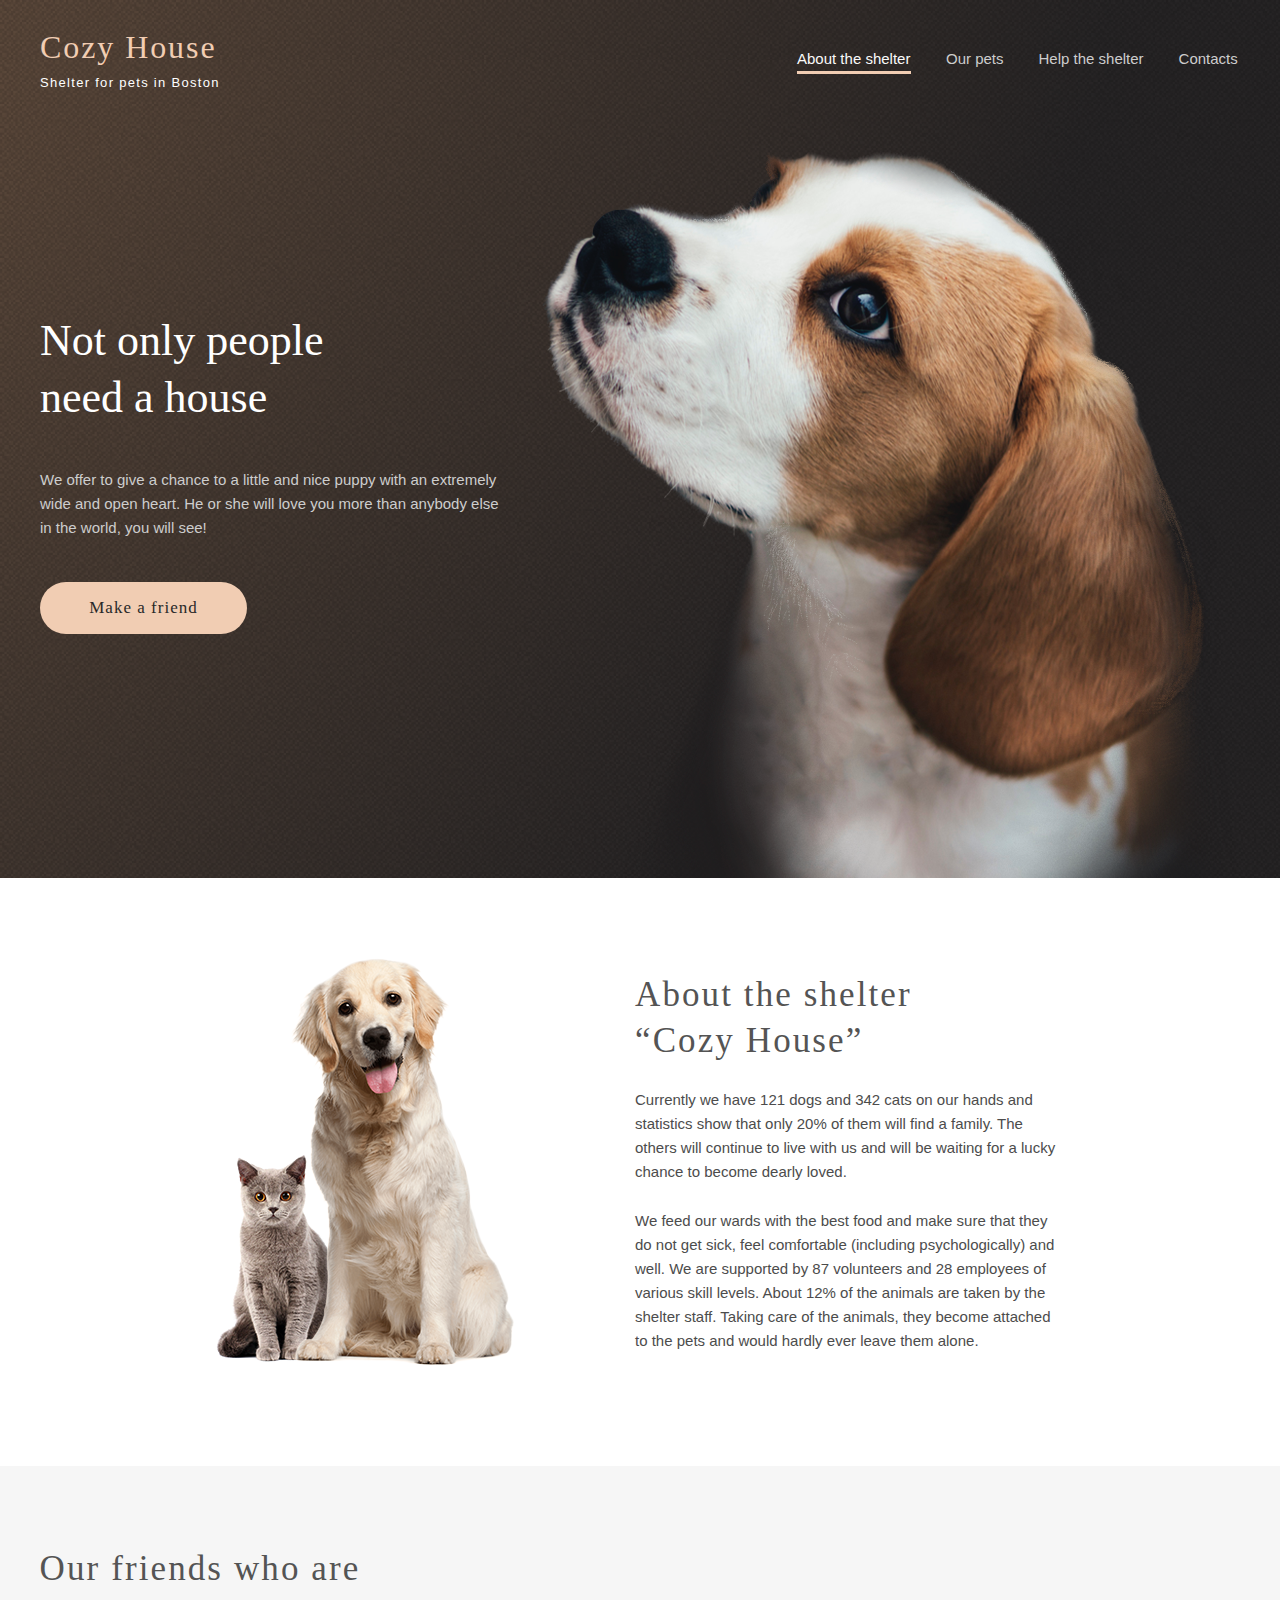
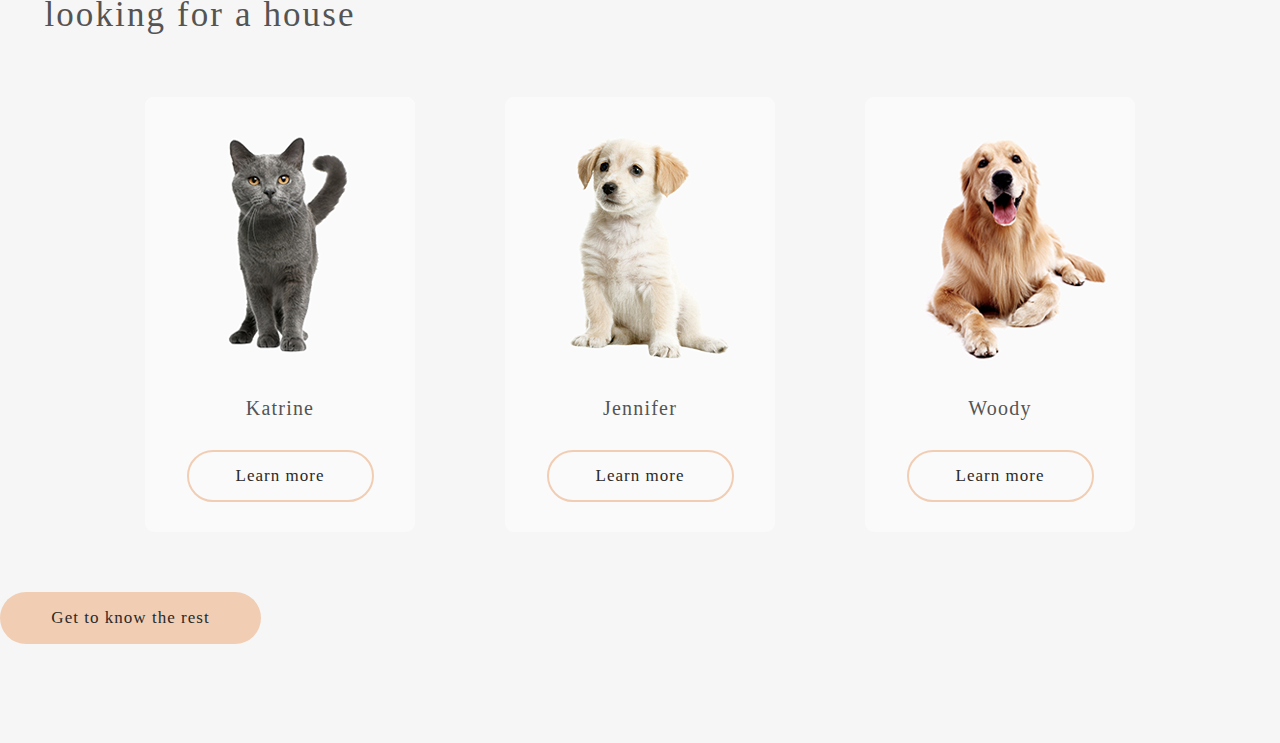
==== shelter/index.html @ b1737be7 "feat: add basic style pets section" ====
<!DOCTYPE html>
<html lang="en">
<head>
    <meta charset="UTF-8">
    <meta http-equiv="X-UA-Compatible" content="IE=edge">
    <meta name="viewport" content="width=device-width, initial-scale=1.0">
    <title>Shelter</title>
    <link rel="shortcut icon" href="images/favicon.png" type="image/x-icon">
    <link rel="stylesheet" href="style.css">
</head>
<body>
    <header class="header bg">
        <div class="wrapper">
            <div class="header-wrapper">
                <div class="logo-container">
                    <a href="" class="logo">
                        <h2 class="logo-title">Cozy House</h1>
                        <p class="logo-subtitle">Shelter for pets in Boston</p>
                    </a>
                </div>
                <nav class="nav-conatiner">
                    <ul class="nav-menu">
                        <li class="nav-title">About the shelter
                            <div class="nav-title-line"></div>
                        </li>
                        <li class="nav-item">Our pets
                            <div class="nav-item-line"></div>
                        </li>
                        <li class="nav-item">Help the shelter
                            <div class="nav-item-line"></div>
                        </li>
                        <li class="nav-item">Contacts
                            <div class="nav-item-line"></div>
                        </li>
                    </ul>
                </nav>
            </div>
        </div>
    </header>
    <main class="main">
        <section class="not-only bg">
            <div class="not-only-wrapper wrapper">
                <div class="not-only-container">
                    <h1 class="not-only-title">Not only people need a house</h1>
                    <p class="not-only-text">We offer to give a chance to a little and nice puppy with an extremely wide and open heart. He or she will love you more than anybody else in the world, you will see!</p>
                    <button class="not-only-button">Make a friend</button>
                </div>
                <div class="only-img-container">
                    <img src="images/start-screen-puppy.png" alt="">
                </div>
            </div>
        </section>
        <section class="about">
            <div class="about-wrapper wrapper">
                <div class="about-img-container">
                    <img src="images/about-pets.png" alt="">
                </div>
                <div class="about-text-container">
                    <h2 class="about-title">About the shelter “Cozy House”</h2>
                    <p class="about-text">Currently we have 121 dogs and 342 cats on our hands and statistics show that only 20% of them will find a family. The others will continue to live with us and will be waiting for a lucky chance to become dearly loved.</p>
                    <p class="about-text">We feed our wards with the best food and make sure that they do not get sick, feel comfortable (including psychologically) and well. We are supported by 87 volunteers and 28 employees of various skill levels. About 12% of the animals are taken by the shelter staff. Taking care of the animals, they become attached to the pets and would hardly ever leave them alone.</p>
                </div>
            </div>
        </section>
        <section class="pets">
            <div class="pets-wrapper wapper">
                <h2 class="pets-title">Our friends who
                    are looking for a house</h2>
                <div class="pets-card-container">
                    <div class="katrine-container card">
                        <img src="images/pets-katrine.png" alt="">
                        <h3 class="pets-name">Katrine</h3>
                        <button class="pets-btn">Learn more</button>
                    </div>
                    <div class="jennifer-container card">
                        <img src="images/pets-jennifer.png" alt="">
                        <h3 class="pets-name">Jennifer</h3>
                        <button class="pets-btn">Learn more</button>
                    </div>
                    <div class="woody-container card">
                        <img src="images/pets-woody.png" alt="">
                        <h3 class="pets-name">Woody</h3>
                        <button class="pets-btn">Learn more</button>
                    </div>
                </div>
                <button class="to-know-btn">Get to know the rest</button>
            </div>
        </section>
    </main>
</body>
</html>
---- shelter/style.css ----
*,
*::before,
*::after {
  box-sizing: border-box;
}

ul[class],
ol[class] {
  padding: 0;
}

body,
h1,
h2,
h3,
h4,
p,
ul[class],
ol[class],
li,
figure,
figcaption,
blockquote,
dl,
dd {
  margin: 0;
}

body {
  min-height: 100vh;
  scroll-behavior: smooth;
  text-rendering: optimizeSpeed;
  line-height: 1.5;
}

ul[class],
ol[class] {
  list-style: none;
}

a:not([class]) {
  text-decoration-skip-ink: auto;
}

a{
    text-decoration: none;
}

img {
  max-width: 100%;
  display: block;
}

article > * + * {
  margin-top: 1em;
}

input,
button,
textarea,
select {
  font: inherit;
}

.wrapper{
    max-width: 1200px;
    margin: 0 auto;
}

.header{
    padding-top: 30px;
    height: 60px;
}

.header-wrapper{
    display: flex;
    flex-wrap: wrap;
    align-items: center;
    justify-content: space-between;
}

.logo-container{
    align-items: center;
}

.logo-title{
    font-family: 'Georgia';
    font-style: normal;
    font-weight: 400;
    font-size: 32px;
    line-height: 110%;
    letter-spacing: 0.06em;
    color: #F1CDB3;
}

.logo-subtitle{
    font-family: 'Arial';
    font-style: normal;
    font-weight: 400;
    font-size: 13px;
    line-height: 15px;  
    letter-spacing: 0.1em;
    color: #FFFFFF;
    margin-top: 10px;
}

.nav-conatiner{
    width: 443px;
    height: 27px;
    left: 757px;
    top: 16px;
}

.nav-title{
    padding: 0px;
    font-family: 'Arial';
    font-style: normal;
    font-weight: 400;
    font-size: 15px;
    line-height: 160%;
    color: #FAFAFA;
}

.nav-title-line{
    width: 114px;
    height: 3px;
    background: #F1CDB3;
    
}

.nav-menu{
    display: flex;
    flex-wrap: wrap;
}

.nav-item{
    padding: 0px;
    gap: 10px;
    font-family: 'Arial';
    font-style: normal;
    font-weight: 400;
    font-size: 15px;
    line-height: 160%;
    color: #CDCDCD;
    margin-left: 35px;
}

.nav-item:hover{
    opacity: 1.2;
    transition: 0.3s;
    cursor: pointer;
    color: #FAFAFA;
}

.bg{
    background:url(images/start-screen.png) ;
    background-size: cover;
}

.not-only{
   height: 818px;
}

.not-only-wrapper{
    display: flex;
    justify-content: space-between;
    align-items: center;
}

.not-only-container{
    margin-bottom: 155px;
    justify-content: space-between;
}


.not-only-title{
    max-width: 310px;
    padding-top: 163px;
    padding-bottom: 42px;
    font-family: 'Georgia';
    font-style: normal;
    font-weight: 400;
    font-size: 44px;
    line-height: 130%;
    color: #FFFFFF;
}

.not-only-text{
    max-width: 460px;
    padding-bottom: 42px;
    font-family: 'Arial';
    font-style: normal;
    font-weight: 400;
    font-size: 15px;
    line-height: 160%;
    color: #CDCDCD;
}

.not-only-button{
    width: 207px;
    height: 52px;
    background: #F1CDB3;
    border-radius: 100px;
    border-style: none;
    font-family: 'Georgia';
    font-style: normal;
    font-weight: 400;
    font-size: 17px;
    line-height: 130%;
    letter-spacing: 0.06em;
    color: #292929;
}

.not-only-button:hover{
    cursor: pointer;
    transition: 0.6s;
    background: #FDDCC4;
}

.not-only-button::before{
    opacity: 1.2;
}

.only-img-container{
    display: flex;
    flex-direction: column;
    align-items: flex-end;
    margin-top: 90px;
}

.about{
    height: 588px;
}

.about-wrapper{
    display: flex;
    justify-content: center;
}

.about-img-container{
    margin-top: 80px;
    margin-right: 120px;
}

.about-text-container{
    display: flex;
    flex-direction: column;
    margin-top: 94px;
}

.about-title{
    max-width: 370px;
    margin-bottom: 25px;
    font-family: 'Georgia';
    font-style: normal;
    font-weight: 400;
    font-size: 35px;
    line-height: 130%;
    align-items: center;
    letter-spacing: 0.06em;
    color: #545454;
}

.about-text{
    max-width: 430px;
    padding-bottom: 25px;
    font-family: 'Arial';
    font-style: normal;
    font-weight: 400;
    font-size: 15px;
    line-height: 160%;
    color: #4C4C4C;
}

.about-text:last-child{
    padding-bottom: 0px;
}

.pets{
    height: 877px;
    background-color: #F6F6F6;
}

.pets-title{
    max-width: 400px;
    text-align: center;
    padding-top: 80px;
    font-family: 'Georgia';
    font-style: normal;
    font-weight: 400;
    font-size: 35px;
    line-height: 130%;
    letter-spacing: 0.06em;
    color: #545454;
}

.pets-card-container{
    display: flex;
    flex-direction: row;
    justify-content: center;
    height: 435px;
    margin-top: 60px;
}

.card{
    width: 270px;
    height: 435px;
    background-color: #FAFAFA;
    border-radius: 9px;
    margin-right: 90px;
}

.card:last-child{
    margin-right: 0;
}

.pets-name{
    font-family: 'Georgia';
    font-style: normal;
    font-weight: 400;
    font-size: 20px;
    line-height: 23px;
    letter-spacing: 0.06em;
    color: #545454;
    padding-top: 30px;
    text-align: center;
}

.pets-btn{
    width: 187px;
    height: 52px;
    border: 2px solid #F1CDB3;
    border-radius: 100px;
    margin-top: 30px;
    margin-left: 41.5px;
    font-family: 'Georgia';
    font-style: normal;
    font-weight: 400;
    font-size: 17px;
    line-height: 130%;
    letter-spacing: 0.06em;
    color: #292929;
    background-color: #FAFAFA;
}

.pets-btn:hover{
    background: #FDDCC4;
    border-color:#FDDCC4;
    cursor: pointer;
    transition: 0.6s;
}

.to-know-btn{
    width: 261px;
    height: 52px;
    margin-top: 60px;
    background: #F1CDB3;
    border-radius: 100px;
    border-style: none;
    border-color:#F1CDB3 ;
    font-family: 'Georgia';
    font-style: normal;
    font-weight: 400;
    font-size: 17px;
    text-align: center;
    line-height: 130%;
    letter-spacing: 0.06em;
    color: #292929;
}

.to-know-btn:hover{
    cursor: pointer;
    transition: 0.6s;
    background: #FDDCC4;
}
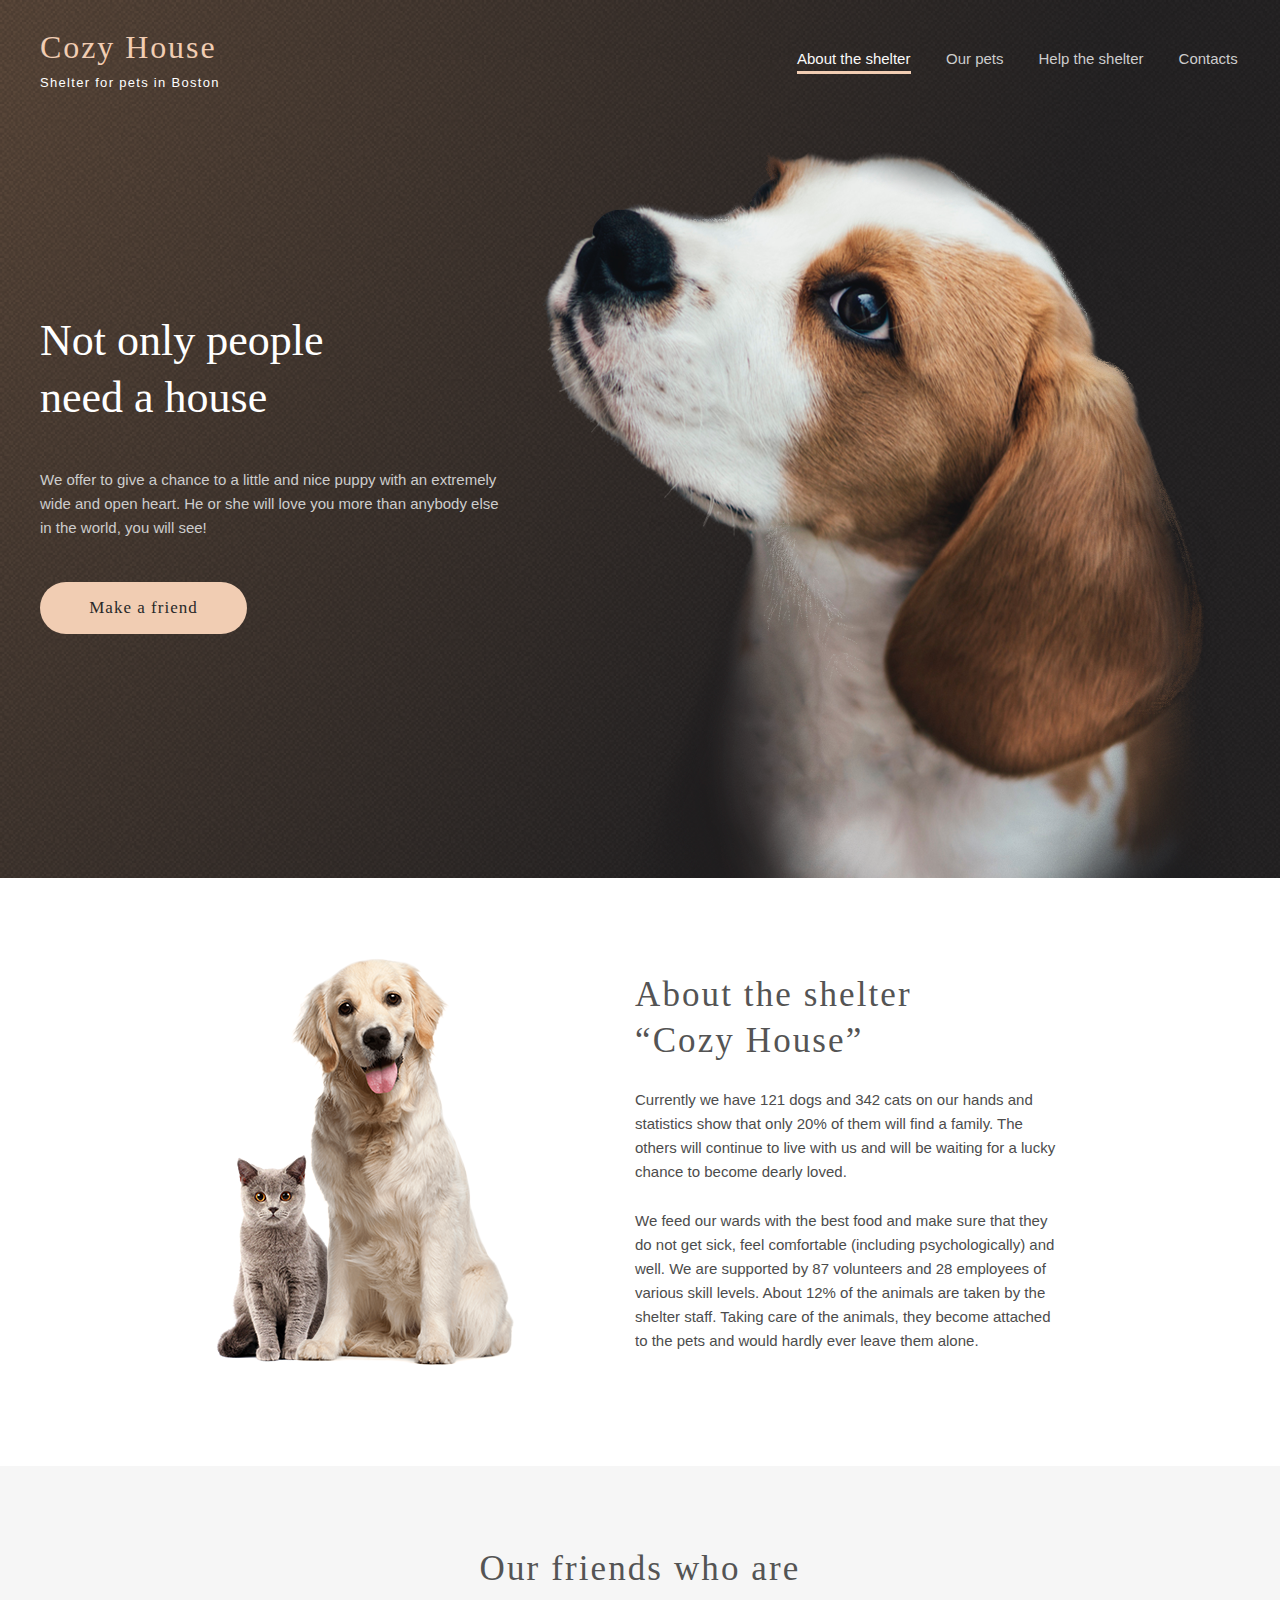
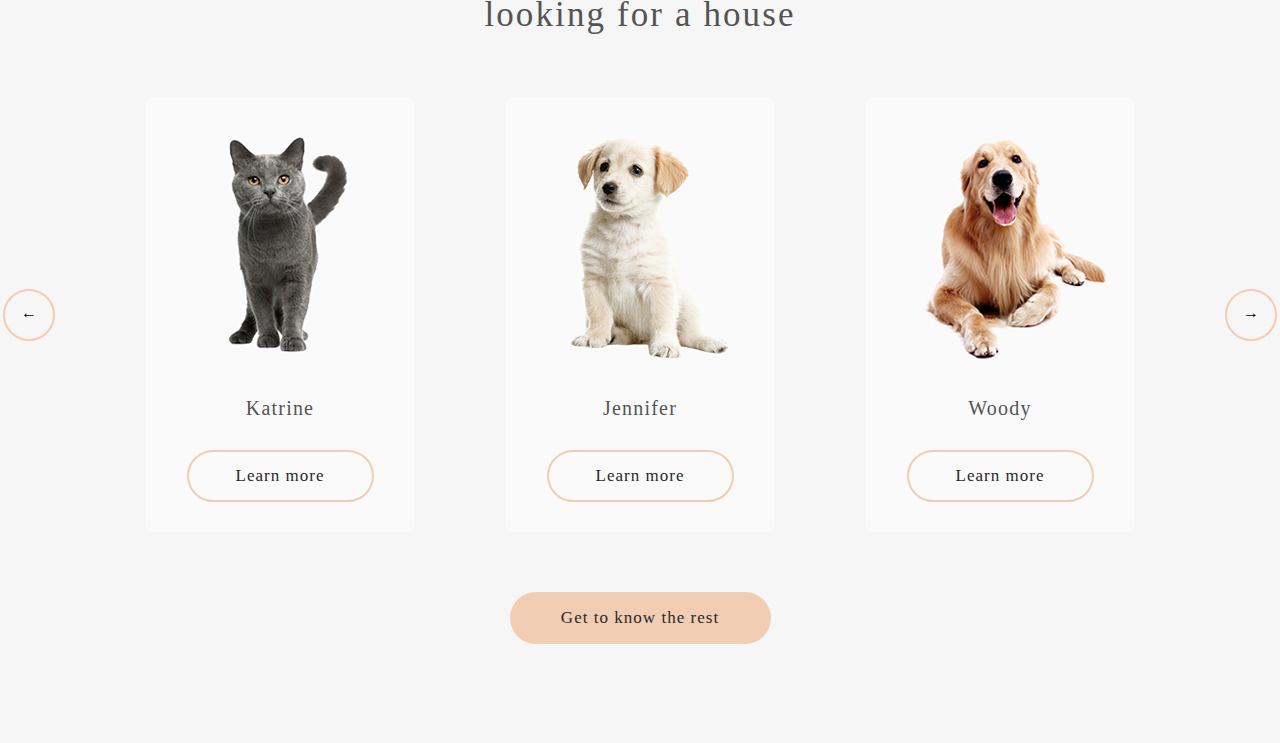
==== commit 51a8173d: "feat: stylized pets section" ====
--- a/shelter/index.html
+++ b/shelter/index.html
@@ -64,9 +64,14 @@
         </section>
         <section class="pets">
             <div class="pets-wrapper wapper">
-                <h2 class="pets-title">Our friends who
-                    are looking for a house</h2>
+                <div class="pets-title-container">
+                    <h2 class="pets-title">Our friends who
+                        are looking for a house</h2>
+                </div>
                 <div class="pets-card-container">
+                    <div class="left-arrow circle">
+                        <span class="arrow">←</span>
+                    </div>
                     <div class="katrine-container card">
                         <img src="images/pets-katrine.png" alt="">
                         <h3 class="pets-name">Katrine</h3>
@@ -82,8 +87,13 @@
                         <h3 class="pets-name">Woody</h3>
                         <button class="pets-btn">Learn more</button>
                     </div>
+                    <div class="right-arrow circle">
+                        <span class="arrow">→</span> 
+                    </div>
                 </div>
-                <button class="to-know-btn">Get to know the rest</button>
+                <div class="know-btn-container">
+                    <button class="to-know-btn">Get to know the rest</button>
+                </div>
             </div>
         </section>
     </main>
--- a/shelter/style.css
+++ b/shelter/style.css
@@ -281,6 +281,11 @@
     background-color: #F6F6F6;
 }
 
+.pets-title-container{
+    display: flex;
+    justify-content: center;
+}
+
 .pets-title{
     max-width: 400px;
     text-align: center;
@@ -300,6 +305,31 @@
     justify-content: center;
     height: 435px;
     margin-top: 60px;
+}
+
+.circle{
+    width: 52px;
+    height: 52px;
+    border: 2px solid #F1CDB3;
+    border-radius: 100px;
+    margin-top: 192px;
+}
+
+.circle:hover{
+    cursor: pointer;
+    transition: 0.6s;
+    background: #FDDCC4;
+    border-color: #FDDCC4;
+}
+
+.arrow{
+    display: flex;
+    justify-content: center;
+    margin-top: 10px;
+}
+
+.left-arrow{
+    margin-right: 90px;
 }
 
 .card{
@@ -348,6 +378,11 @@
     border-color:#FDDCC4;
     cursor: pointer;
     transition: 0.6s;
+}
+
+.know-btn-container{
+    display: flex;
+    justify-content: center;
 }
 
 .to-know-btn{
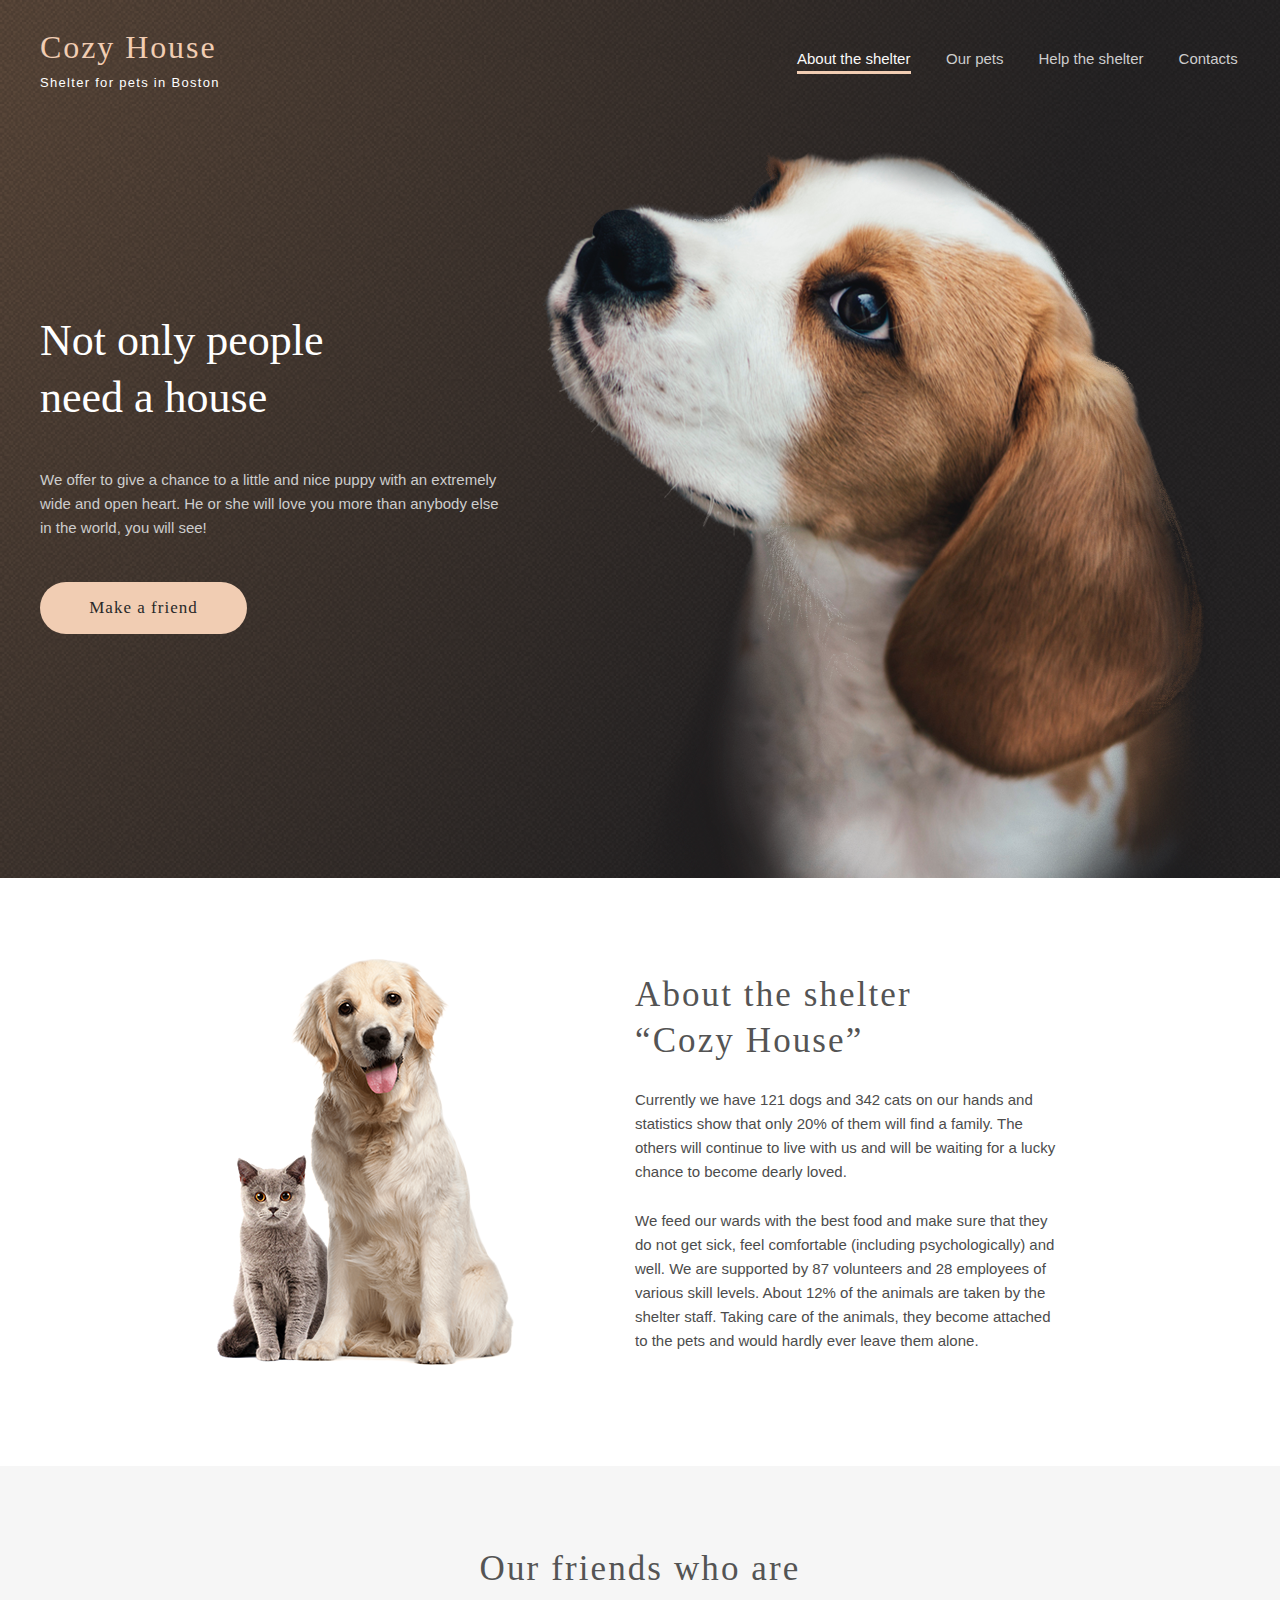
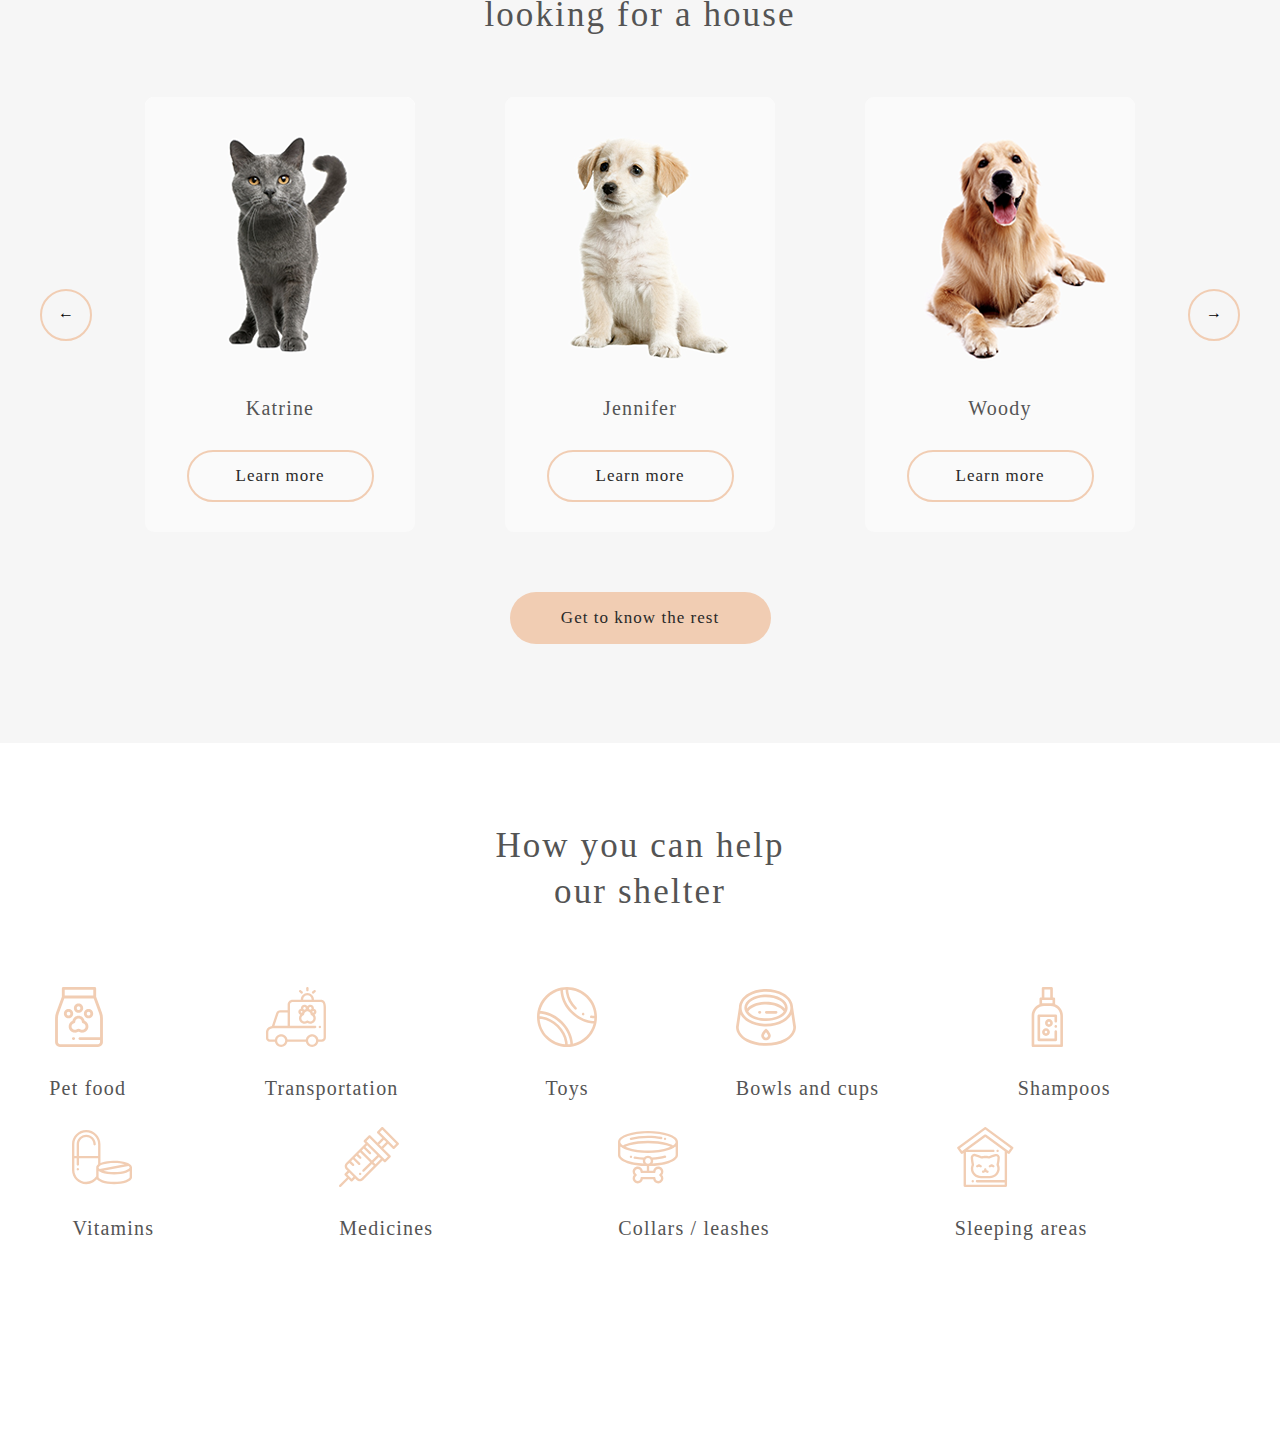
==== commit a615aee8: "feat: add basic style help section" ====
--- a/shelter/index.html
+++ b/shelter/index.html
@@ -63,7 +63,7 @@
             </div>
         </section>
         <section class="pets">
-            <div class="pets-wrapper wapper">
+            <div class="pets-wrapper wrapper">
                 <div class="pets-title-container">
                     <h2 class="pets-title">Our friends who
                         are looking for a house</h2>
@@ -96,6 +96,52 @@
                 </div>
             </div>
         </section>
+        <section class="help">
+            <div class="help-wrapper wrapper">
+                <div class="help-title-container">
+                    <h2 class="help-title">How you can help
+                        our shelter</h2>
+                </div>
+                <div class="help-img-container">
+                    <div class="pet-food picture">
+                        <img src="images/pet-food.svg" alt="">
+                        <p>Pet food</p>
+                    </div>
+                    <div class="transportation picture">
+                        <img src="images/transportation.svg" alt="">
+                        <p>Transportation</p>
+                    </div>
+                    <div class="toys picture">
+                        <img src="images/toys.svg" alt="">
+                        <p>Toys</p>
+                    </div>
+                    <div class="bowls picture">
+                        <img src="images/bowls-and-cups.svg" alt="">
+                        <p>Bowls and cups</p>
+                    </div>
+                    <div class="shampoos picture">
+                        <img src="images/shampoos.svg" alt="">
+                        <p>Shampoos</p>
+                    </div>
+                    <div class="vitamins picture">
+                        <img src="images/vitamins.svg" alt="">
+                        <p>Vitamins</p>
+                    </div>
+                    <div class="medicines picture">
+                        <img src="images/medicines.svg" alt="">
+                        <p>Medicines</p>
+                    </div>
+                    <div class="collars picture">
+                        <img src="images/collars.svg" alt="">
+                        <p>Collars / leashes</p>
+                    </div>
+                    <div class="sleeping picture">
+                        <img src="images/sleeping-area.svg" alt="">
+                        <p>Sleeping areas</p>
+                    </div>
+                </div>
+            </div>
+        </section>
     </main>
 </body>
 </html>--- a/shelter/style.css
+++ b/shelter/style.css
@@ -329,7 +329,11 @@
 }
 
 .left-arrow{
-    margin-right: 90px;
+    margin-right: 53px;
+}
+
+.right-arrow{
+    margin-left: 53px;
 }
 
 .card{
@@ -340,7 +344,7 @@
     margin-right: 90px;
 }
 
-.card:last-child{
+.woody-container{
     margin-right: 0;
 }
 
@@ -407,4 +411,56 @@
     cursor: pointer;
     transition: 0.6s;
     background: #FDDCC4;
+}
+
+.help{
+    height: 611px;
+    background: #FFFFFF;
+}
+
+.help-title-container{
+    display: flex;
+    justify-content: center;
+    margin-top: 80px;
+}
+
+.help-title{
+    max-width: 308px;
+    height: 90px;
+    font-family: 'Georgia';
+    font-style: normal;
+    font-weight: 400;
+    font-size: 35px;
+    line-height: 130%;
+    text-align: center;
+    letter-spacing: 0.06em;
+    color: #545454;
+}
+
+.help-img-container{
+    height: 281px;
+    display: flex;
+    flex-direction: row;
+    justify-content: space-around;
+    flex-wrap: wrap;
+    align-items: flex-start;
+    align-content: space-around;
+    margin-top: 60px;
+    /* margin-left: 87px; */
+}
+
+.picture{
+    margin-right: 120px;
+}
+
+.help-img-container p{
+    margin-top: 30px;
+    font-family: 'Georgia';
+    font-style: normal;
+    font-weight: 400;
+    font-size: 20px;
+    line-height: 115%;
+    letter-spacing: 0.06em;
+    color: #545454;
+    text-align: center;
 }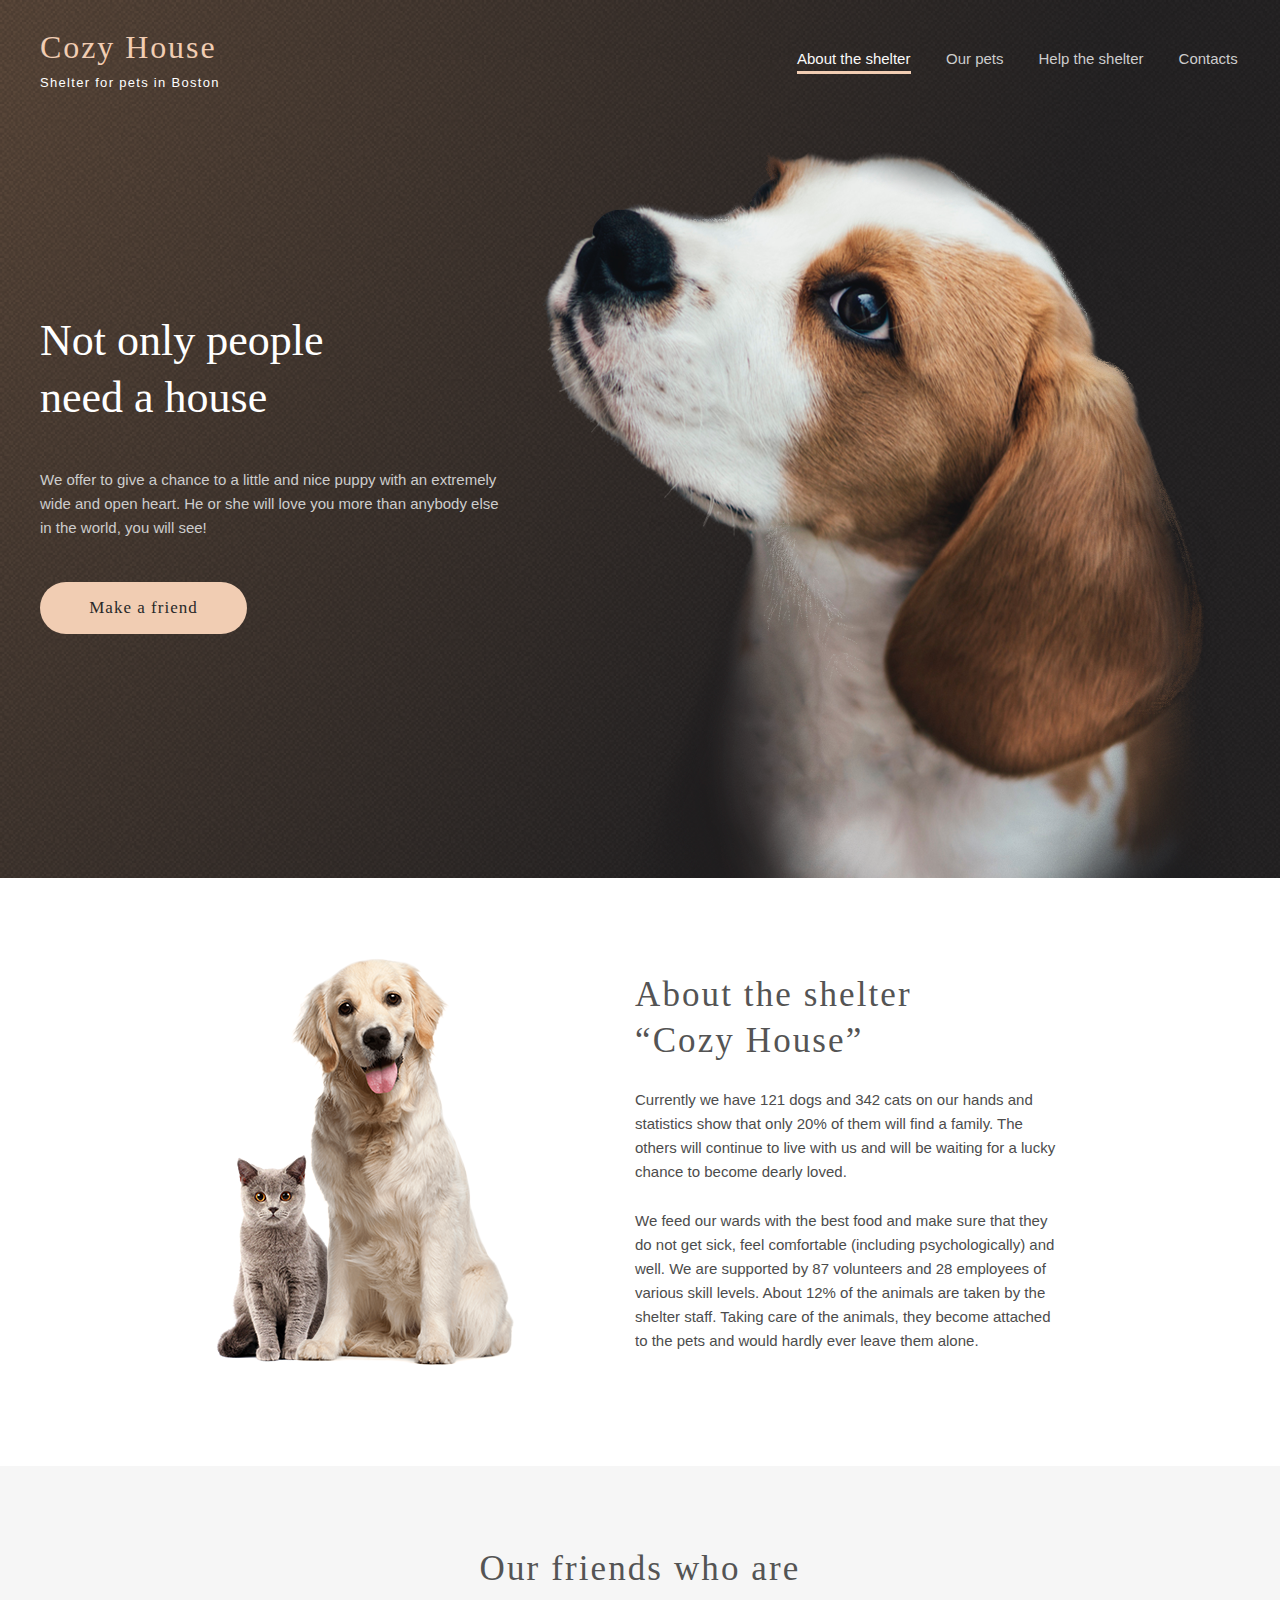
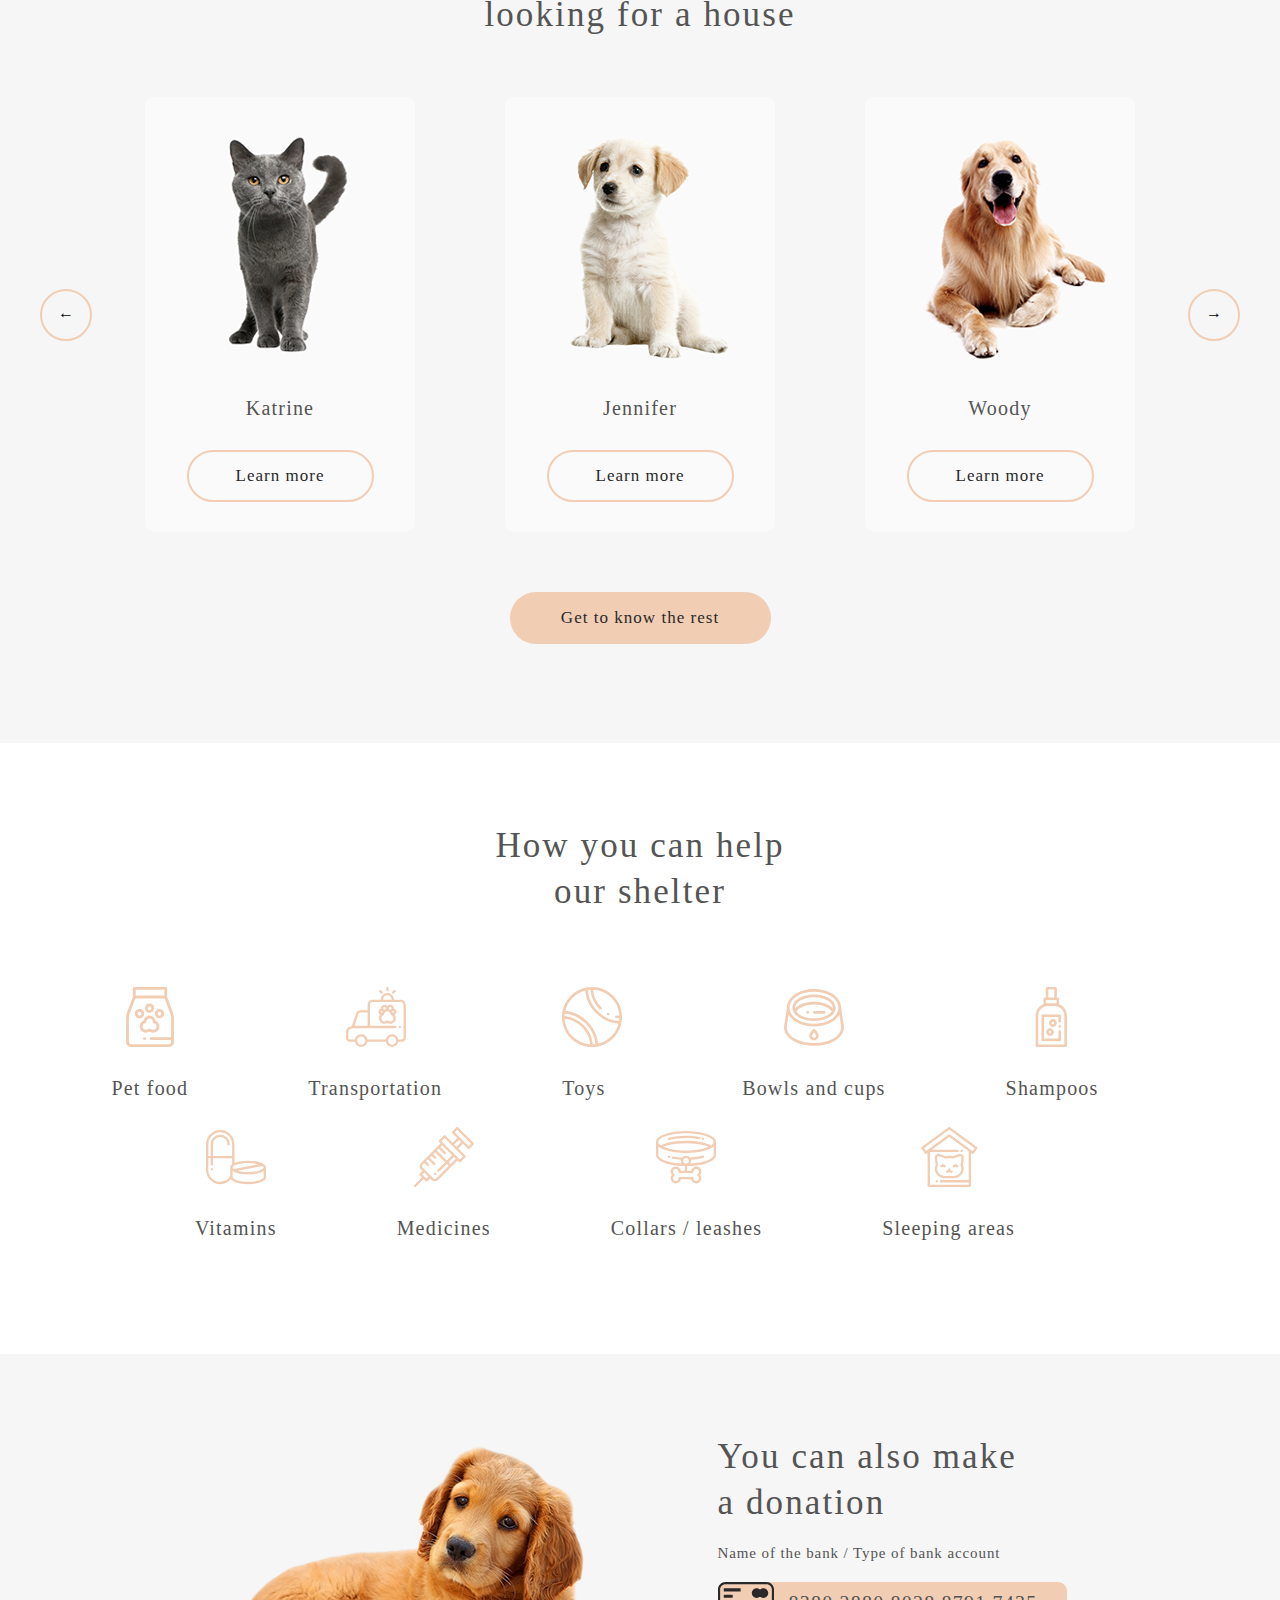
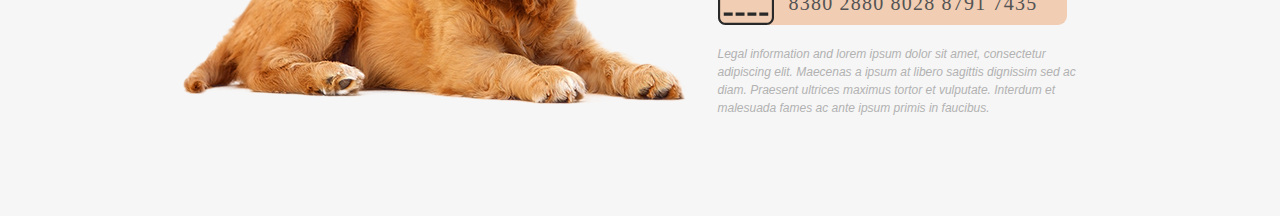
==== commit 06121362: "feat: add and stylized donation section" ====
--- a/shelter/index.html
+++ b/shelter/index.html
@@ -142,6 +142,22 @@
                 </div>
             </div>
         </section>
+        <section class="donation">
+            <div class="donation-wrapper wrapper">
+                <div class="donation-img">
+                    <img src="images/donation-dog.png" alt="">
+                </div>
+                <div class="donation-text-container">
+                    <h2 class="donation-title">You can also make a donation</h2>
+                    <p class="donation-subtitle">Name of the bank / Type of bank account</p>
+                    <div class="credit-card">
+                        <img src="images/credit-card.svg" alt="">
+                        <p>8380 2880 8028 8791 7435</p>
+                    </div>
+                    <p class="remark">Legal information and lorem ipsum dolor sit amet, consectetur adipiscing elit. Maecenas a ipsum at libero sagittis dignissim sed ac diam. Praesent ultrices maximus tortor et vulputate. Interdum et malesuada fames ac ante ipsum primis in faucibus.</p>
+                </div>
+            </div>
+        </section>
     </main>
 </body>
 </html>--- a/shelter/style.css
+++ b/shelter/style.css
@@ -421,10 +421,10 @@
 .help-title-container{
     display: flex;
     justify-content: center;
+}
+
+.help-title{
     margin-top: 80px;
-}
-
-.help-title{
     max-width: 308px;
     height: 90px;
     font-family: 'Georgia';
@@ -441,12 +441,12 @@
     height: 281px;
     display: flex;
     flex-direction: row;
-    justify-content: space-around;
+    justify-content: center;
     flex-wrap: wrap;
-    align-items: flex-start;
+    align-items: center;
     align-content: space-around;
     margin-top: 60px;
-    /* margin-left: 87px; */
+    margin-left: 50px;
 }
 
 .picture{
@@ -462,5 +462,85 @@
     line-height: 115%;
     letter-spacing: 0.06em;
     color: #545454;
+}
+
+.help-img-container img{
+   margin: 0 auto;
+}
+
+.donation{
+    height: 462px;
+    background-color: #F6F6F6;
+}
+
+.donation-wrapper{
+    display: flex;
+    width: 915px;
+}
+
+.donation-img{
+    margin-top: 91px;
+}
+
+.donation-text-container{
+    margin-top: 80px;
+    margin-left: 30px;
+}
+
+.donation-title{
+    max-width: 300px;
+    font-family: 'Georgia';
+    font-style: normal;
+    font-weight: 400;
+    font-size: 35px;
+    line-height: 130%;
+    align-items: center;
+    letter-spacing: 0.06em;
+    color: #545454;
+}
+
+.donation-subtitle{
+    margin-top: 20px;
+    font-family: 'Georgia';
+    font-style: normal;
+    font-weight: 400;
+    font-size: 15px;
+    line-height: 110%;
+    align-items: center;
+    letter-spacing: 0.06em;
+    color: #545454;
+}
+
+.credit-card{
+    display: flex;
+    margin-top: 20px;
+    width: 349px;
+    height: 43px;
+    background: #F1CDB3;
+    border-radius: 9px;
+}
+
+.credit-card p{
+    margin-left: 15px;
+    margin-top: 10px;
+    font-family: 'Georgia';
+    font-style: normal;
+    font-weight: 400;
+    font-size: 20px;
+    line-height: 115%;
+    letter-spacing: 0.06em;
+    color: #545454;
     text-align: center;
+}
+
+.remark{
+    max-width: 380px;
+    margin-top: 20px;
+    font-family: 'Arial';
+    font-style: italic;
+    font-weight: 400;
+    font-size: 12px;
+    line-height: 18px;
+    align-items: center;
+    color: #B2B2B2;
 }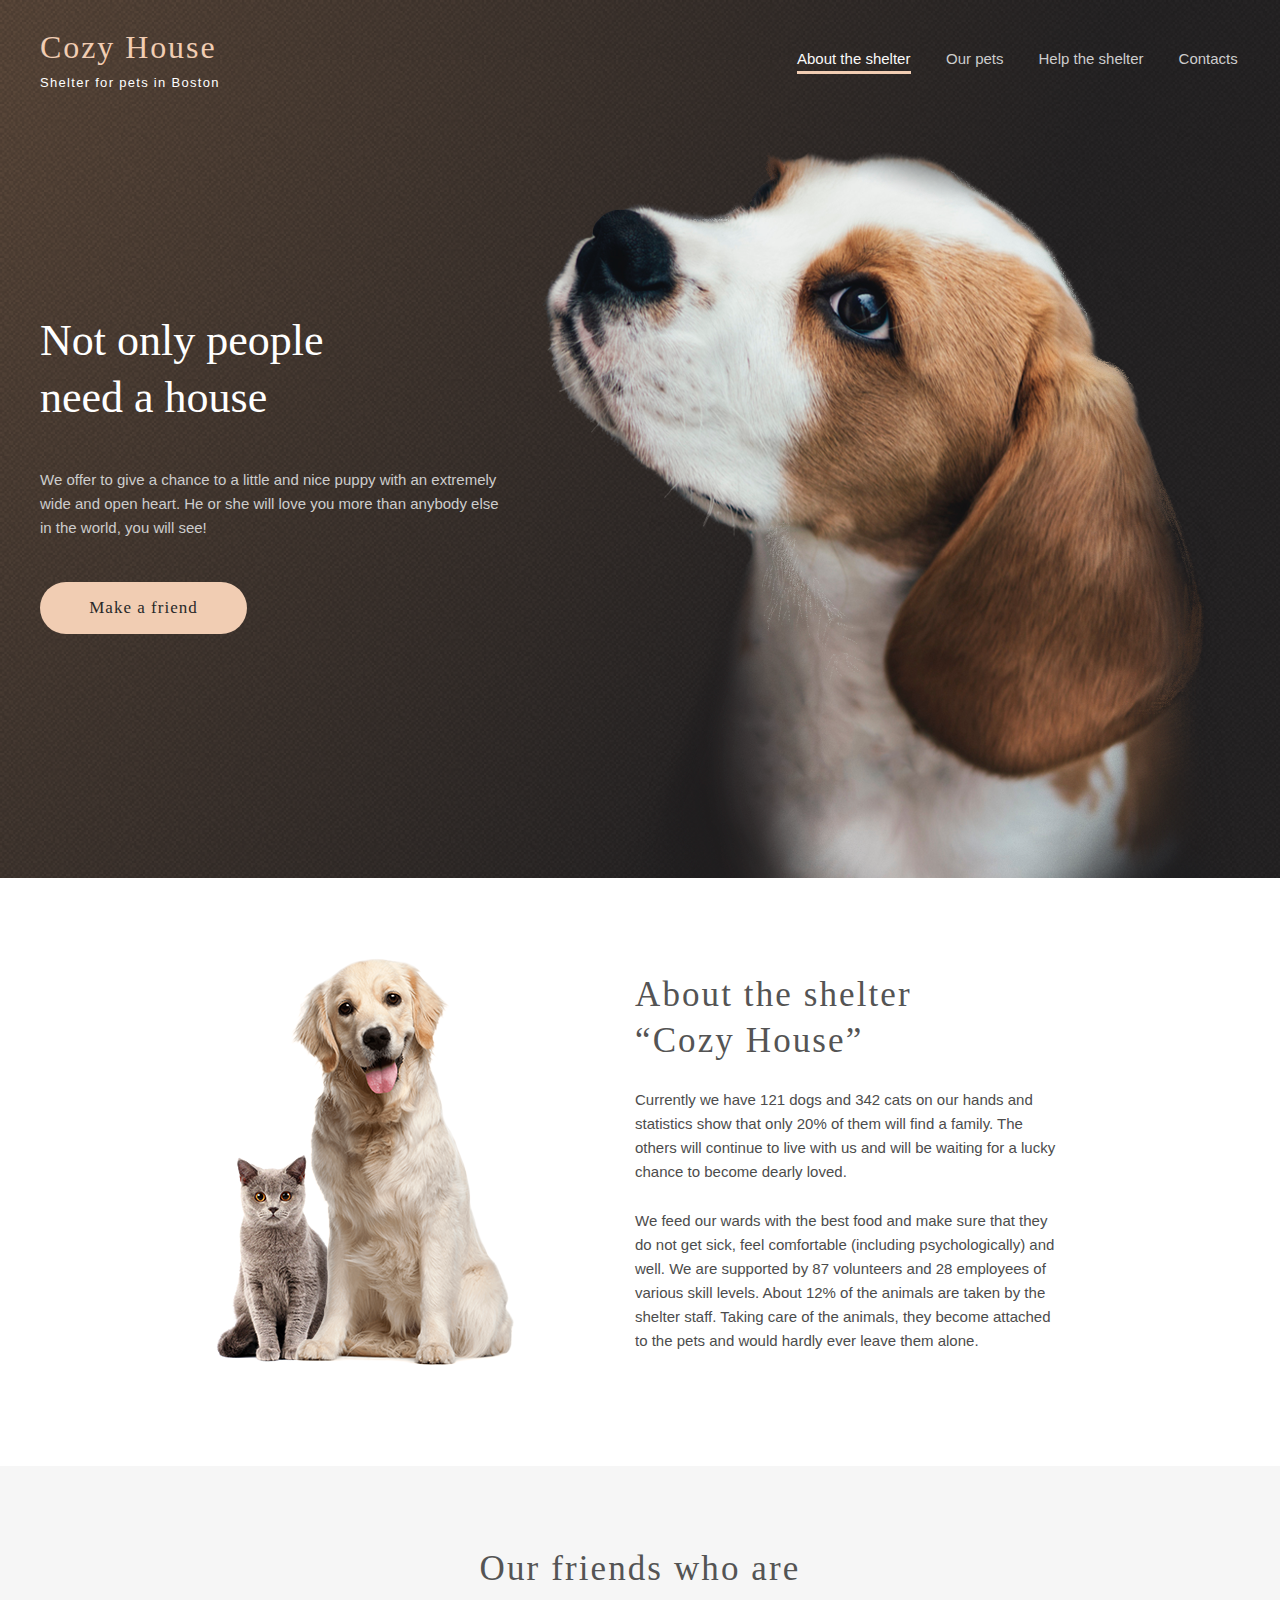
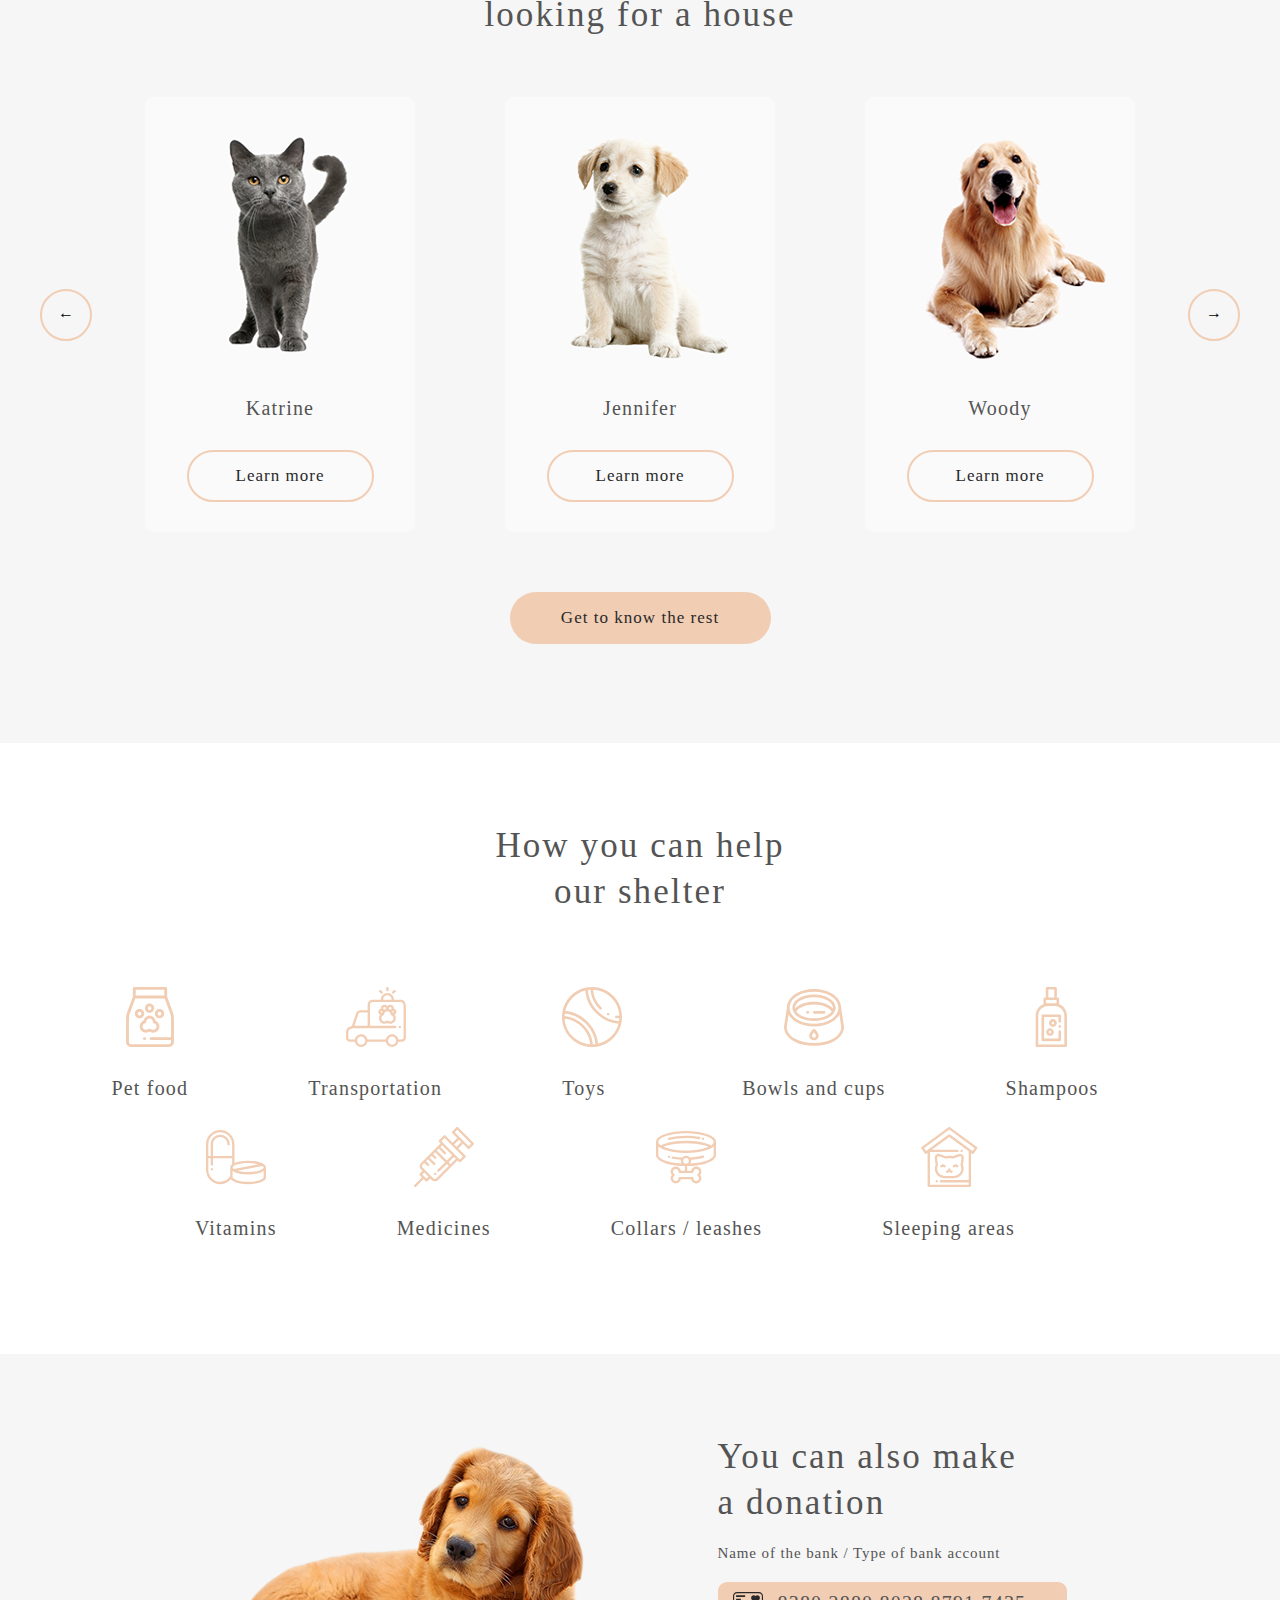
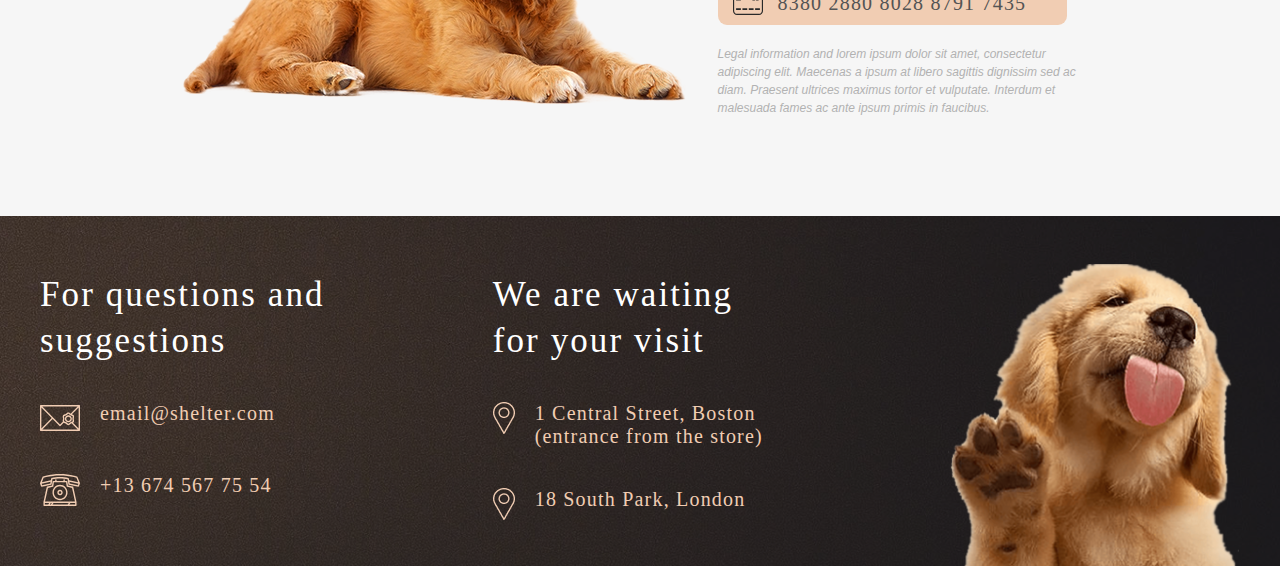
==== commit df663095: "feat: added links for nav" ====
--- a/shelter/index.html
+++ b/shelter/index.html
@@ -23,15 +23,9 @@
                         <li class="nav-title">About the shelter
                             <div class="nav-title-line"></div>
                         </li>
-                        <li class="nav-item">Our pets
-                            <div class="nav-item-line"></div>
-                        </li>
-                        <li class="nav-item">Help the shelter
-                            <div class="nav-item-line"></div>
-                        </li>
-                        <li class="nav-item">Contacts
-                            <div class="nav-item-line"></div>
-                        </li>
+                        <li class="nav-item">Our pets</li>
+                        <li class="nav-item"><a href="#help">Help the shelter</a></li>
+                        <li class="nav-item"><a href="#footer">Contacts</a></li>
                     </ul>
                 </nav>
             </div>
@@ -43,7 +37,7 @@
                 <div class="not-only-container">
                     <h1 class="not-only-title">Not only people need a house</h1>
                     <p class="not-only-text">We offer to give a chance to a little and nice puppy with an extremely wide and open heart. He or she will love you more than anybody else in the world, you will see!</p>
-                    <button class="not-only-button">Make a friend</button>
+                    <button class="not-only-button"><a href="#our-friends">Make a friend</a></button>
                 </div>
                 <div class="only-img-container">
                     <img src="images/start-screen-puppy.png" alt="">
@@ -62,7 +56,7 @@
                 </div>
             </div>
         </section>
-        <section class="pets">
+        <section class="pets" id="our-friends">
             <div class="pets-wrapper wrapper">
                 <div class="pets-title-container">
                     <h2 class="pets-title">Our friends who
@@ -96,7 +90,7 @@
                 </div>
             </div>
         </section>
-        <section class="help">
+        <section class="help" id="help">
             <div class="help-wrapper wrapper">
                 <div class="help-title-container">
                     <h2 class="help-title">How you can help
@@ -159,5 +153,34 @@
             </div>
         </section>
     </main>
+    <footer class="footer" id="footer">
+        <div class="footer-wrapper wrapper">
+            <div class="for-questions-container comm">
+                <h2 class="questions-title">For questions and suggestions</h2>
+                <div class="email-contanier link">
+                    <img src="images/email.svg" alt="">
+                    <p>email@shelter.com</p>
+                </div>
+                <div class="phone-container link">
+                    <img src="images/phone.svg" alt="">
+                    <p><a href="tel:+13 674 567 75 54" class="phone">+13 674 567 75 54</a></p>
+                </div>
+            </div>
+            <div class="for-visit-container comm">
+                <h2 class="visit-title">We are waiting for your visit</h2>
+                <div class="boston-contanier link">
+                    <img src="images/marker.png" alt="">
+                    <p class="boston-adress">1 Central Street, Boston (entrance from the store)</p>
+                </div>
+                <div class="london-container link">
+                    <img src="images/marker.png" alt="">
+                    <p>18 South Park, London </p>
+                </div>
+            </div>
+            <div class="footer-img-container">
+                <img src="images/footer-dog.png" alt="">
+            </div>
+        </div>
+    </footer>
 </body>
 </html>--- a/shelter/style.css
+++ b/shelter/style.css
@@ -133,9 +133,23 @@
     flex-wrap: wrap;
 }
 
+.nav-menu a{
+    font-family: 'Arial';
+    font-style: normal;
+    font-weight: 400;
+    font-size: 15px;
+    line-height: 160%;
+    color: #CDCDCD;
+}
+
+.nav-menu a:hover{
+    opacity: 1.2;
+    transition: 0.3s;
+    cursor: pointer;
+    color: #FAFAFA;
+}
+
 .nav-item{
-    padding: 0px;
-    gap: 10px;
     font-family: 'Arial';
     font-style: normal;
     font-weight: 400;
@@ -202,6 +216,16 @@
     background: #F1CDB3;
     border-radius: 100px;
     border-style: none;
+    font-family: 'Georgia';
+    font-style: normal;
+    font-weight: 400;
+    font-size: 17px;
+    line-height: 130%;
+    letter-spacing: 0.06em;
+    color: #292929;
+}
+
+.not-only-button a{
     font-family: 'Georgia';
     font-style: normal;
     font-weight: 400;
@@ -520,6 +544,13 @@
     border-radius: 9px;
 }
 
+.credit-card img{
+    max-width: 30px;
+    max-height: 23px;
+    margin-top: 10px;
+    margin-left: 15px;
+}
+
 .credit-card p{
     margin-left: 15px;
     margin-top: 10px;
@@ -543,4 +574,89 @@
     line-height: 18px;
     align-items: center;
     color: #B2B2B2;
+}
+
+.footer{
+    height: 350px;
+    background: url(images/footer-background.png);
+    background-size: cover;
+}
+
+.footer-wrapper{
+    display: flex;
+}
+
+.questions-title{
+    max-width: 300px;
+    height: 90px;
+    font-family: 'Georgia';
+    font-style: normal;
+    font-weight: 400;
+    font-size: 35px;
+    line-height: 130%;
+    letter-spacing: 0.06em;
+    color: #FFFFFF;
+}
+
+.visit-title{
+    max-width: 270px;
+    height: 90px;
+    font-family: 'Georgia';
+    font-style: normal;
+    font-weight: 400;
+    font-size: 35px;
+    line-height: 130%;
+    letter-spacing: 0.06em;
+    color: #FFFFFF;
+}
+
+.footer p{
+    font-family: 'Georgia';
+    font-style: normal;
+    font-weight: 400;
+    font-size: 20px;
+    line-height: 115%;
+    letter-spacing: 0.06em;
+    color: #F1CDB3;
+}
+
+.phone{
+    font-family: 'Georgia';
+    font-style: normal;
+    font-weight: 400;
+    font-size: 20px;
+    line-height: 115%;
+    letter-spacing: 0.06em;
+    color: #F1CDB3;
+}
+
+.comm{
+    margin-top: 56px;
+}
+
+.boston-adress{
+    max-width: 260px;
+}
+
+.link{
+    margin-top: 40px;
+    display: flex;
+}
+
+.link p{
+    margin-left: 20px;
+}
+
+.for-visit-container{
+    margin-left: 160px;
+}
+
+.for-visit-container img{
+    max-width: 22px;
+    max-height: 32px;
+}
+
+.footer-img-container{
+    margin-left: 160px;
+    margin-top: 48px;
 }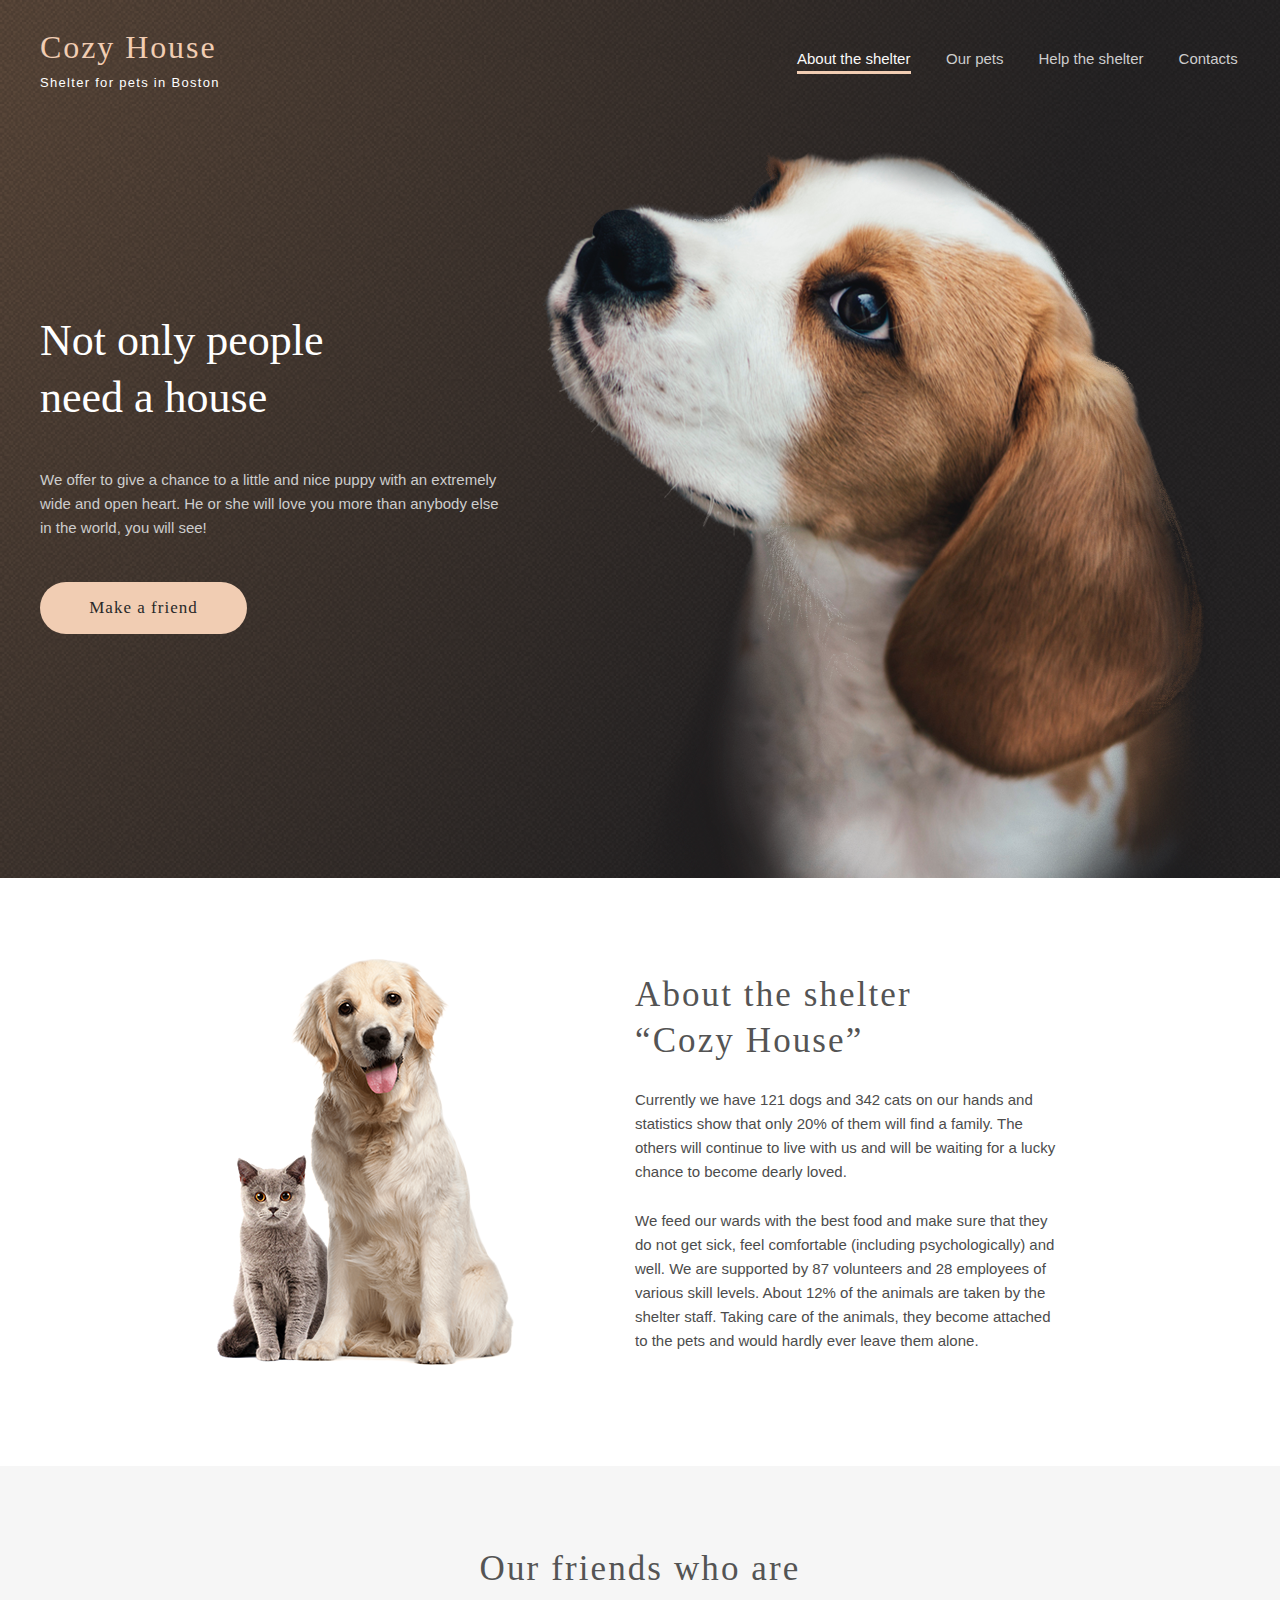
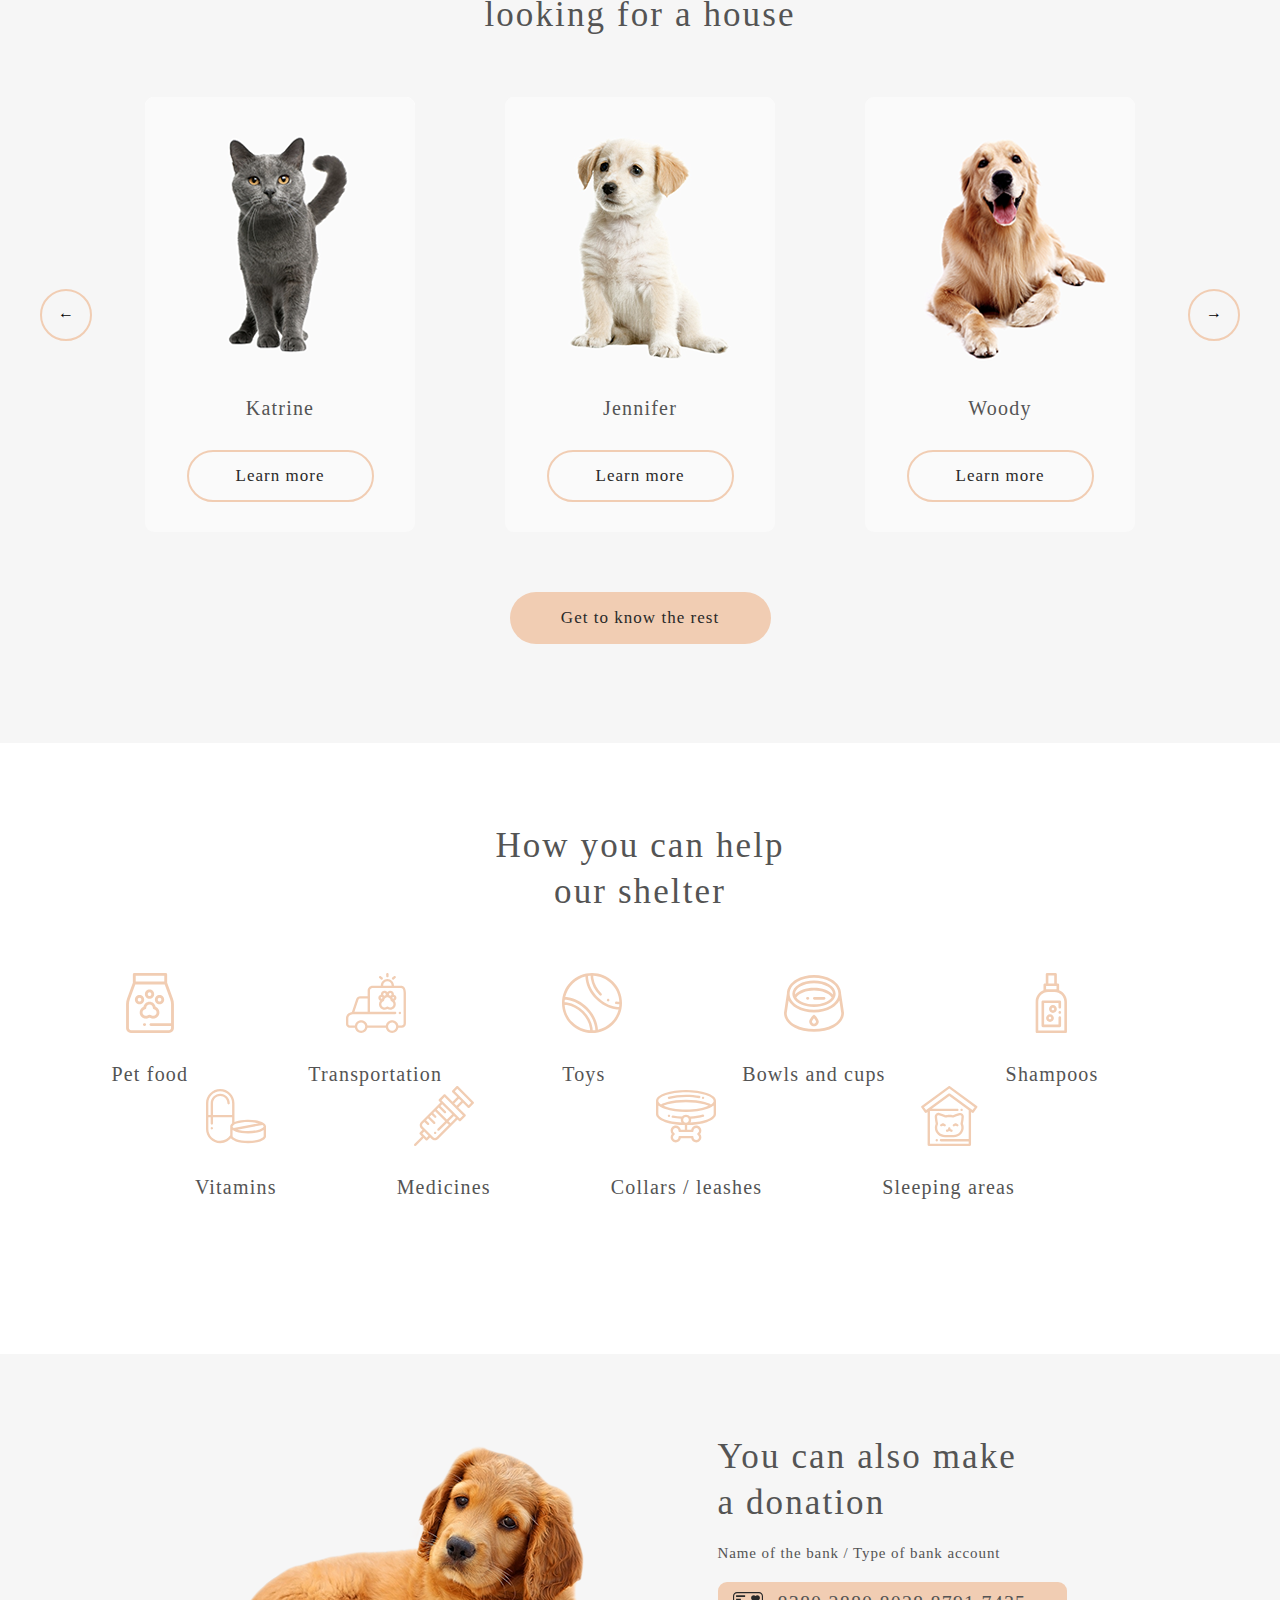
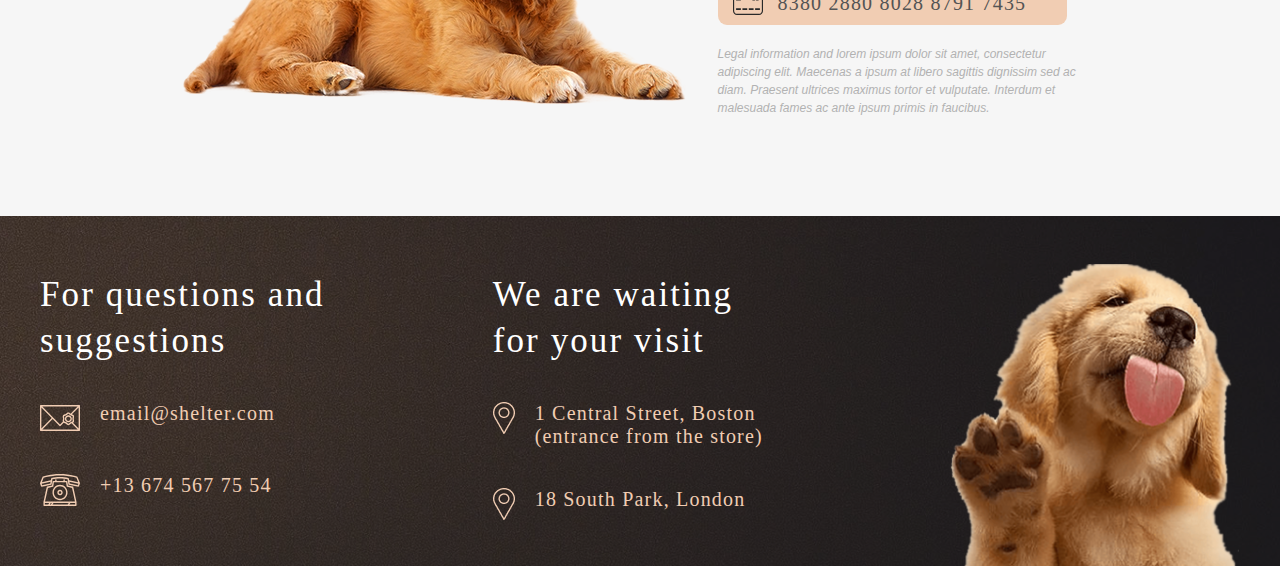
==== commit de7909a6: "feat: finished pets file" ====
--- a/shelter/index.html
+++ b/shelter/index.html
@@ -6,6 +6,7 @@
     <meta name="viewport" content="width=device-width, initial-scale=1.0">
     <title>Shelter</title>
     <link rel="shortcut icon" href="images/favicon.png" type="image/x-icon">
+    <link rel="import" href="import/pets.html">
     <link rel="stylesheet" href="style.css">
 </head>
 <body>
@@ -23,7 +24,7 @@
                         <li class="nav-title">About the shelter
                             <div class="nav-title-line"></div>
                         </li>
-                        <li class="nav-item">Our pets</li>
+                        <li class="nav-item"><a href="pets.html">Our pets</a></li>
                         <li class="nav-item"><a href="#help">Help the shelter</a></li>
                         <li class="nav-item"><a href="#footer">Contacts</a></li>
                     </ul>
@@ -159,7 +160,7 @@
                 <h2 class="questions-title">For questions and suggestions</h2>
                 <div class="email-contanier link">
                     <img src="images/email.svg" alt="">
-                    <p>email@shelter.com</p>
+                    <p><a href="mailto:gmail.com" class="email">email@shelter.com</a></p>
                 </div>
                 <div class="phone-container link">
                     <img src="images/phone.svg" alt="">
@@ -182,5 +183,6 @@
             </div>
         </div>
     </footer>
+<script src="index.js"></script>
 </body>
 </html>--- a/shelter/style.css
+++ b/shelter/style.css
@@ -462,7 +462,6 @@
 }
 
 .help-img-container{
-    height: 281px;
     display: flex;
     flex-direction: row;
     justify-content: center;
@@ -630,6 +629,16 @@
     color: #F1CDB3;
 }
 
+.email{
+    font-family: 'Georgia';
+    font-style: normal;
+    font-weight: 400;
+    font-size: 20px;
+    line-height: 115%;
+    letter-spacing: 0.06em;
+    color: #F1CDB3;
+}
+
 .comm{
     margin-top: 56px;
 }
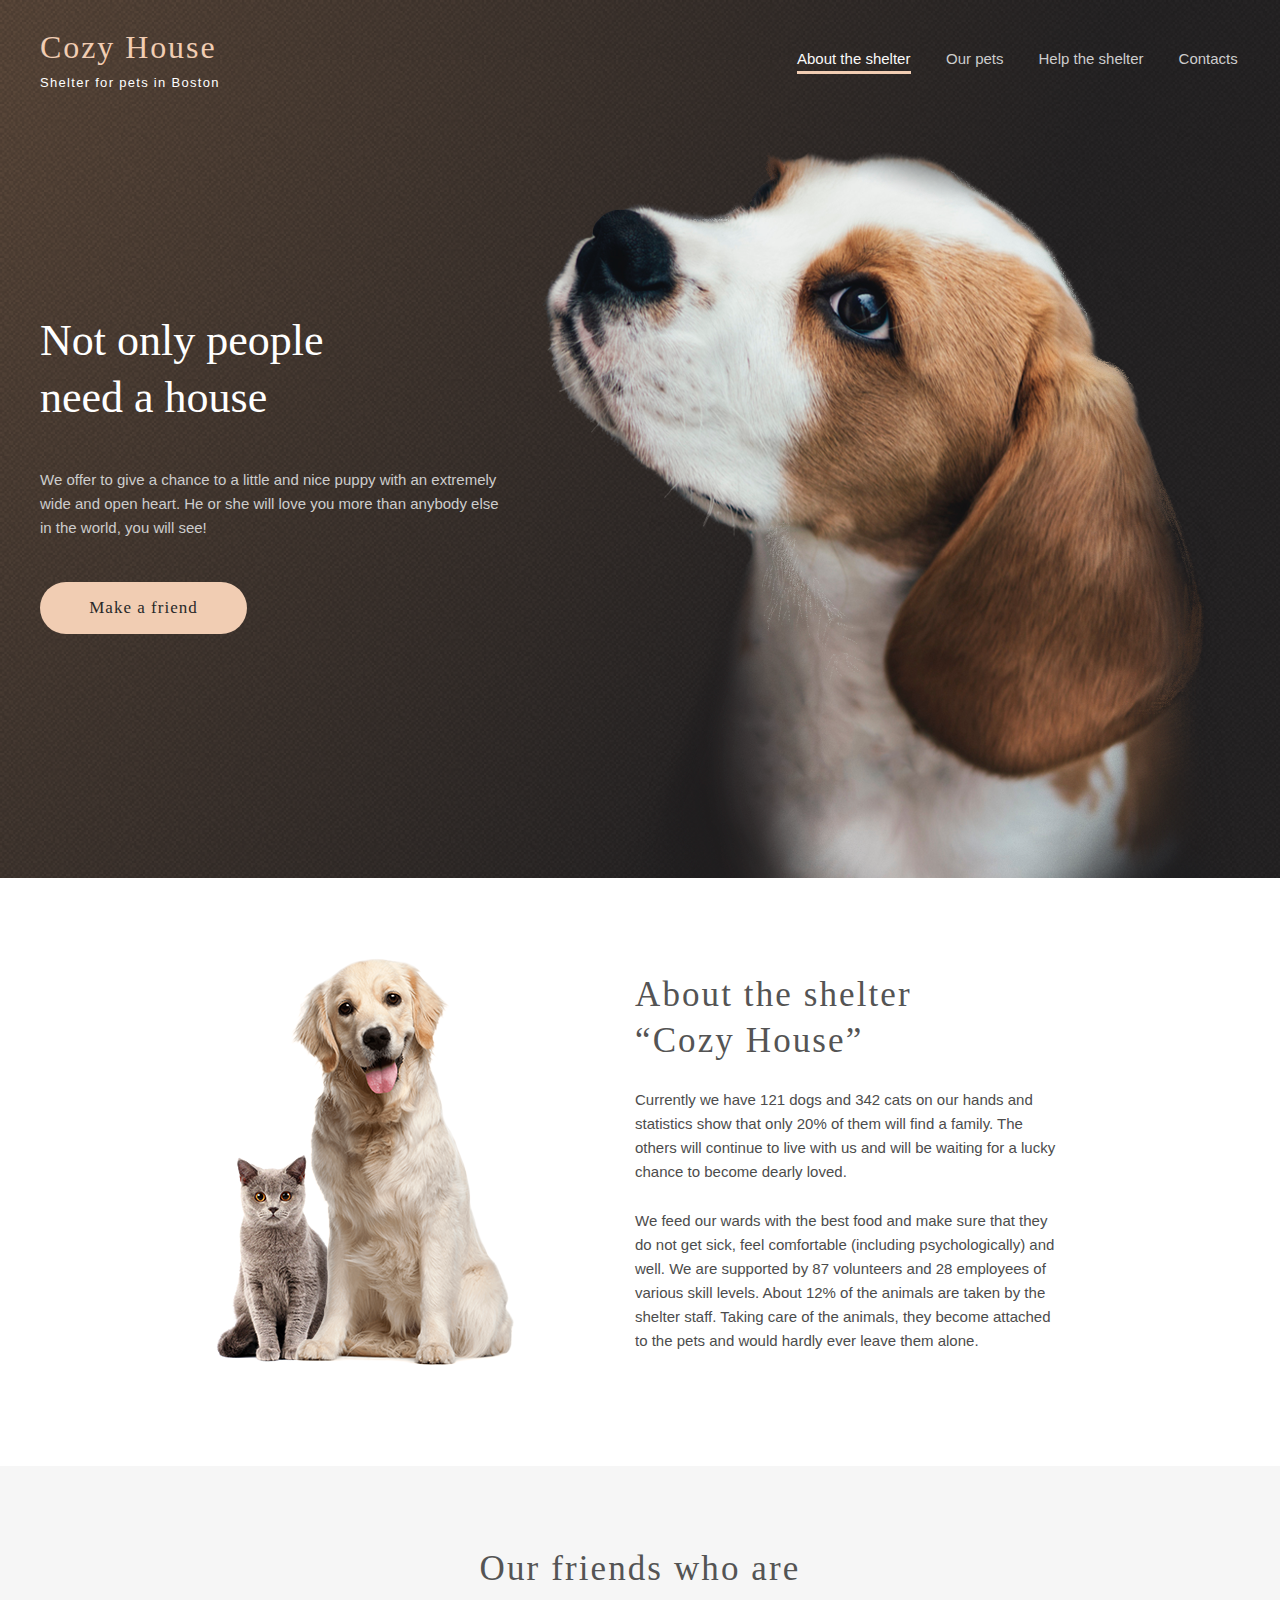
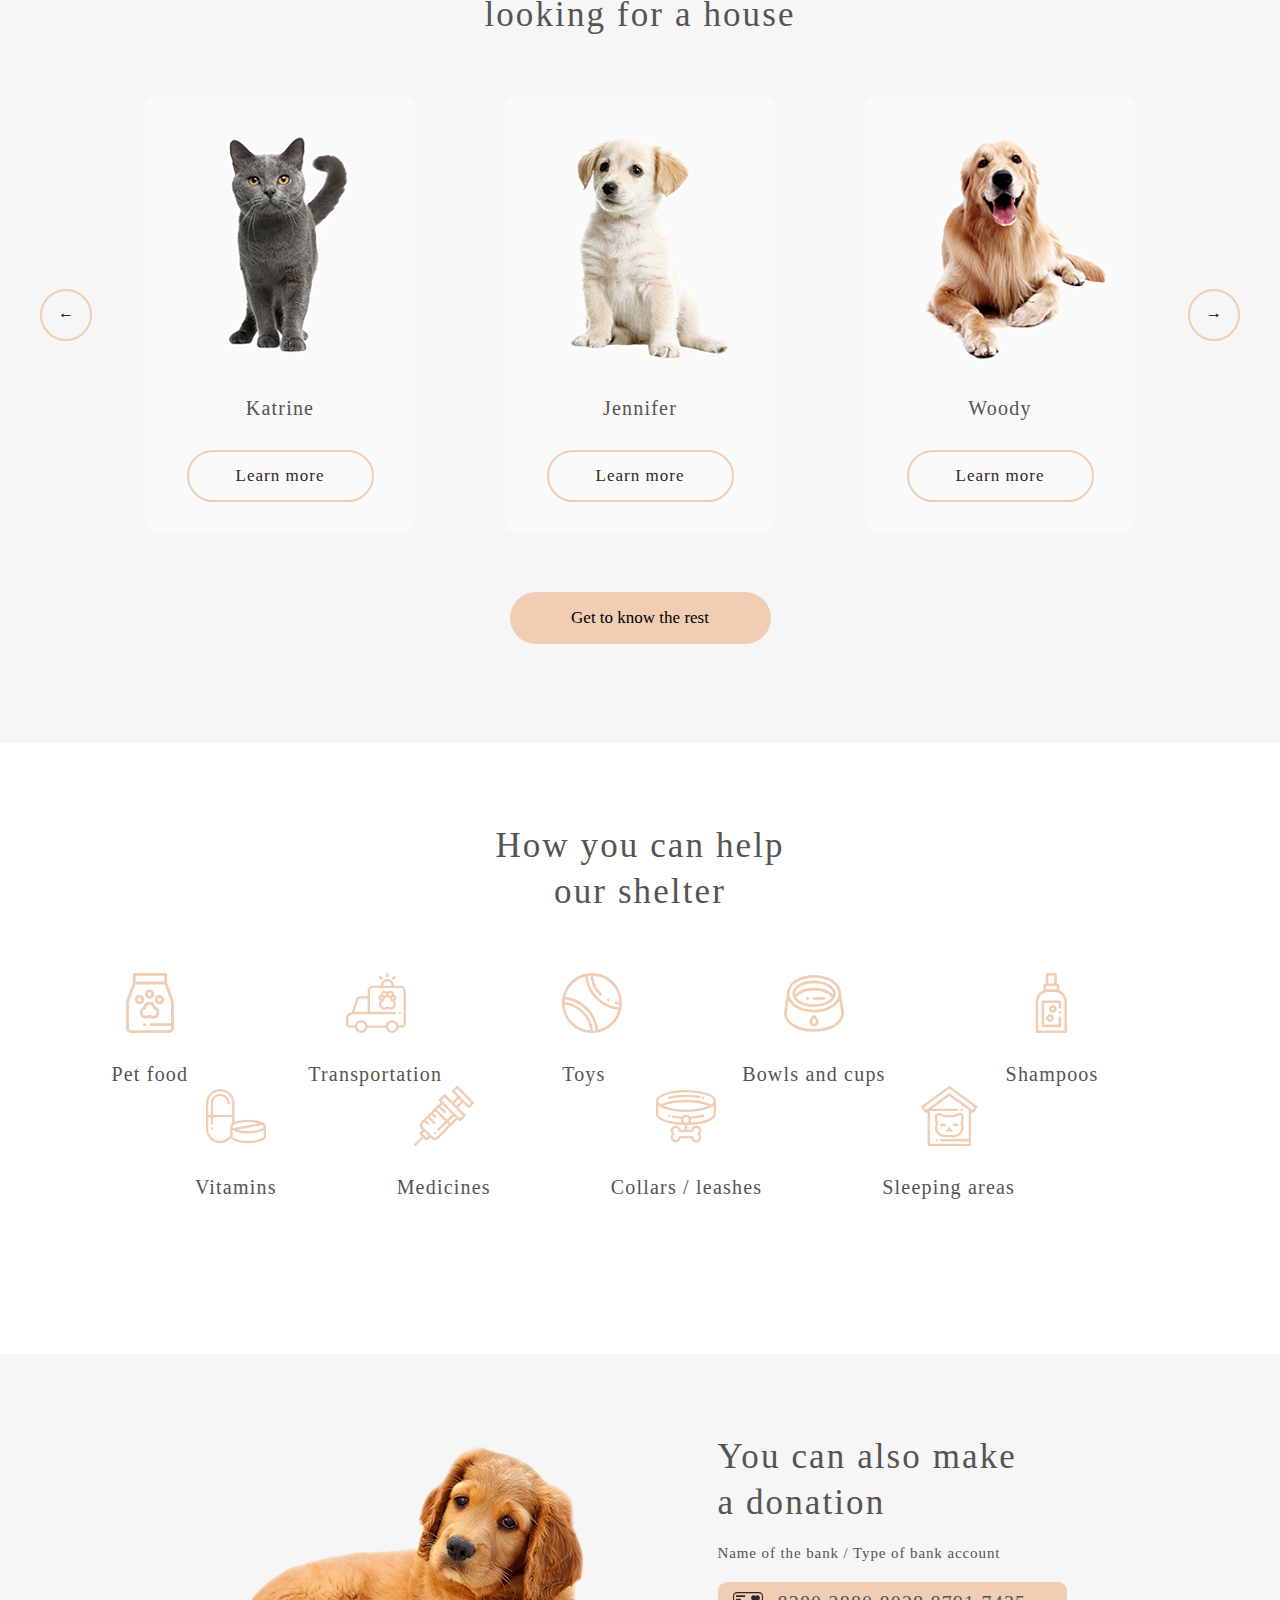
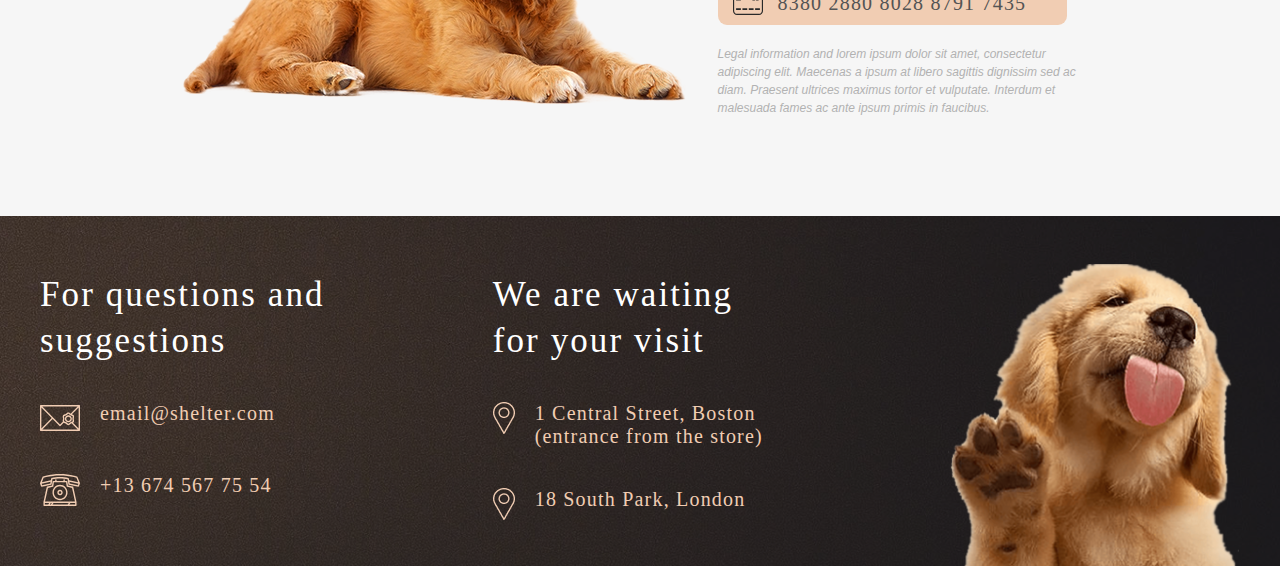
==== commit 6df7b9e1: "fix: fixed bugs validator" ====
--- a/shelter/index.html
+++ b/shelter/index.html
@@ -15,7 +15,7 @@
             <div class="header-wrapper">
                 <div class="logo-container">
                     <a href="" class="logo">
-                        <h2 class="logo-title">Cozy House</h1>
+                        <h2 class="logo-title">Cozy House</h2>
                         <p class="logo-subtitle">Shelter for pets in Boston</p>
                     </a>
                 </div>
@@ -38,7 +38,9 @@
                 <div class="not-only-container">
                     <h1 class="not-only-title">Not only people need a house</h1>
                     <p class="not-only-text">We offer to give a chance to a little and nice puppy with an extremely wide and open heart. He or she will love you more than anybody else in the world, you will see!</p>
-                    <button class="not-only-button"><a href="#our-friends">Make a friend</a></button>
+                    <form action="#our-friends">
+                        <button class="not-only-button">Make a friend</button>
+                    </form>
                 </div>
                 <div class="only-img-container">
                     <img src="images/start-screen-puppy.png" alt="">
@@ -87,7 +89,9 @@
                     </div>
                 </div>
                 <div class="know-btn-container">
-                    <button class="to-know-btn">Get to know the rest</button>
+                    <form action="pets.html" class="to-know-link">
+                        <button class="to-know-btn">Get to know the rest</button>
+                    </form>
                 </div>
             </div>
         </section>
@@ -147,7 +151,7 @@
                     <p class="donation-subtitle">Name of the bank / Type of bank account</p>
                     <div class="credit-card">
                         <img src="images/credit-card.svg" alt="">
-                        <p>8380 2880 8028 8791 7435</p>
+                        <p><a href="#" class="card-number">8380 2880 8028 8791 7435</a></p>
                     </div>
                     <p class="remark">Legal information and lorem ipsum dolor sit amet, consectetur adipiscing elit. Maecenas a ipsum at libero sagittis dignissim sed ac diam. Praesent ultrices maximus tortor et vulputate. Interdum et malesuada fames ac ante ipsum primis in faucibus.</p>
                 </div>
@@ -164,18 +168,18 @@
                 </div>
                 <div class="phone-container link">
                     <img src="images/phone.svg" alt="">
-                    <p><a href="tel:+13 674 567 75 54" class="phone">+13 674 567 75 54</a></p>
+                    <p><a href="tel:+136745677554" class="phone">+13 674 567 75 54</a></p>
                 </div>
             </div>
             <div class="for-visit-container comm">
                 <h2 class="visit-title">We are waiting for your visit</h2>
                 <div class="boston-contanier link">
                     <img src="images/marker.png" alt="">
-                    <p class="boston-adress">1 Central Street, Boston (entrance from the store)</p>
+                    <p class="boston-adress"><a href="https://goo.gl/maps/Cf7Hf8uhvpAfavXR6" target="_blank" class="london maps">1 Central Street, Boston (entrance from the store)</a></p>
                 </div>
                 <div class="london-container link">
                     <img src="images/marker.png" alt="">
-                    <p>18 South Park, London </p>
+                    <p><a href="https://goo.gl/maps/LwQgQwnL8hPdisD29" target="_blank" class="boston maps">18 South Park, London</a></p>
                 </div>
             </div>
             <div class="footer-img-container">
--- a/shelter/style.css
+++ b/shelter/style.css
@@ -368,6 +368,13 @@
     margin-right: 90px;
 }
 
+.card:hover{
+    background-color: #FFFFFF;
+    opacity: 0.7s;
+    cursor: pointer;
+    transition: 0.6s;
+}
+
 .woody-container{
     margin-right: 0;
 }
@@ -421,6 +428,9 @@
     border-radius: 100px;
     border-style: none;
     border-color:#F1CDB3 ;
+}
+
+.to-know-link{
     font-family: 'Georgia';
     font-style: normal;
     font-weight: 400;
@@ -551,8 +561,11 @@
 }
 
 .credit-card p{
+    margin-top: 10px;
+}
+
+.card-number{
     margin-left: 15px;
-    margin-top: 10px;
     font-family: 'Georgia';
     font-style: normal;
     font-weight: 400;
@@ -652,6 +665,16 @@
     display: flex;
 }
 
+.maps{
+    font-family: 'Georgia';
+    font-style: normal;
+    font-weight: 400;
+    font-size: 20px;
+    line-height: 115%;
+    letter-spacing: 0.06em;
+    color: #F1CDB3;
+}
+
 .link p{
     margin-left: 20px;
 }
